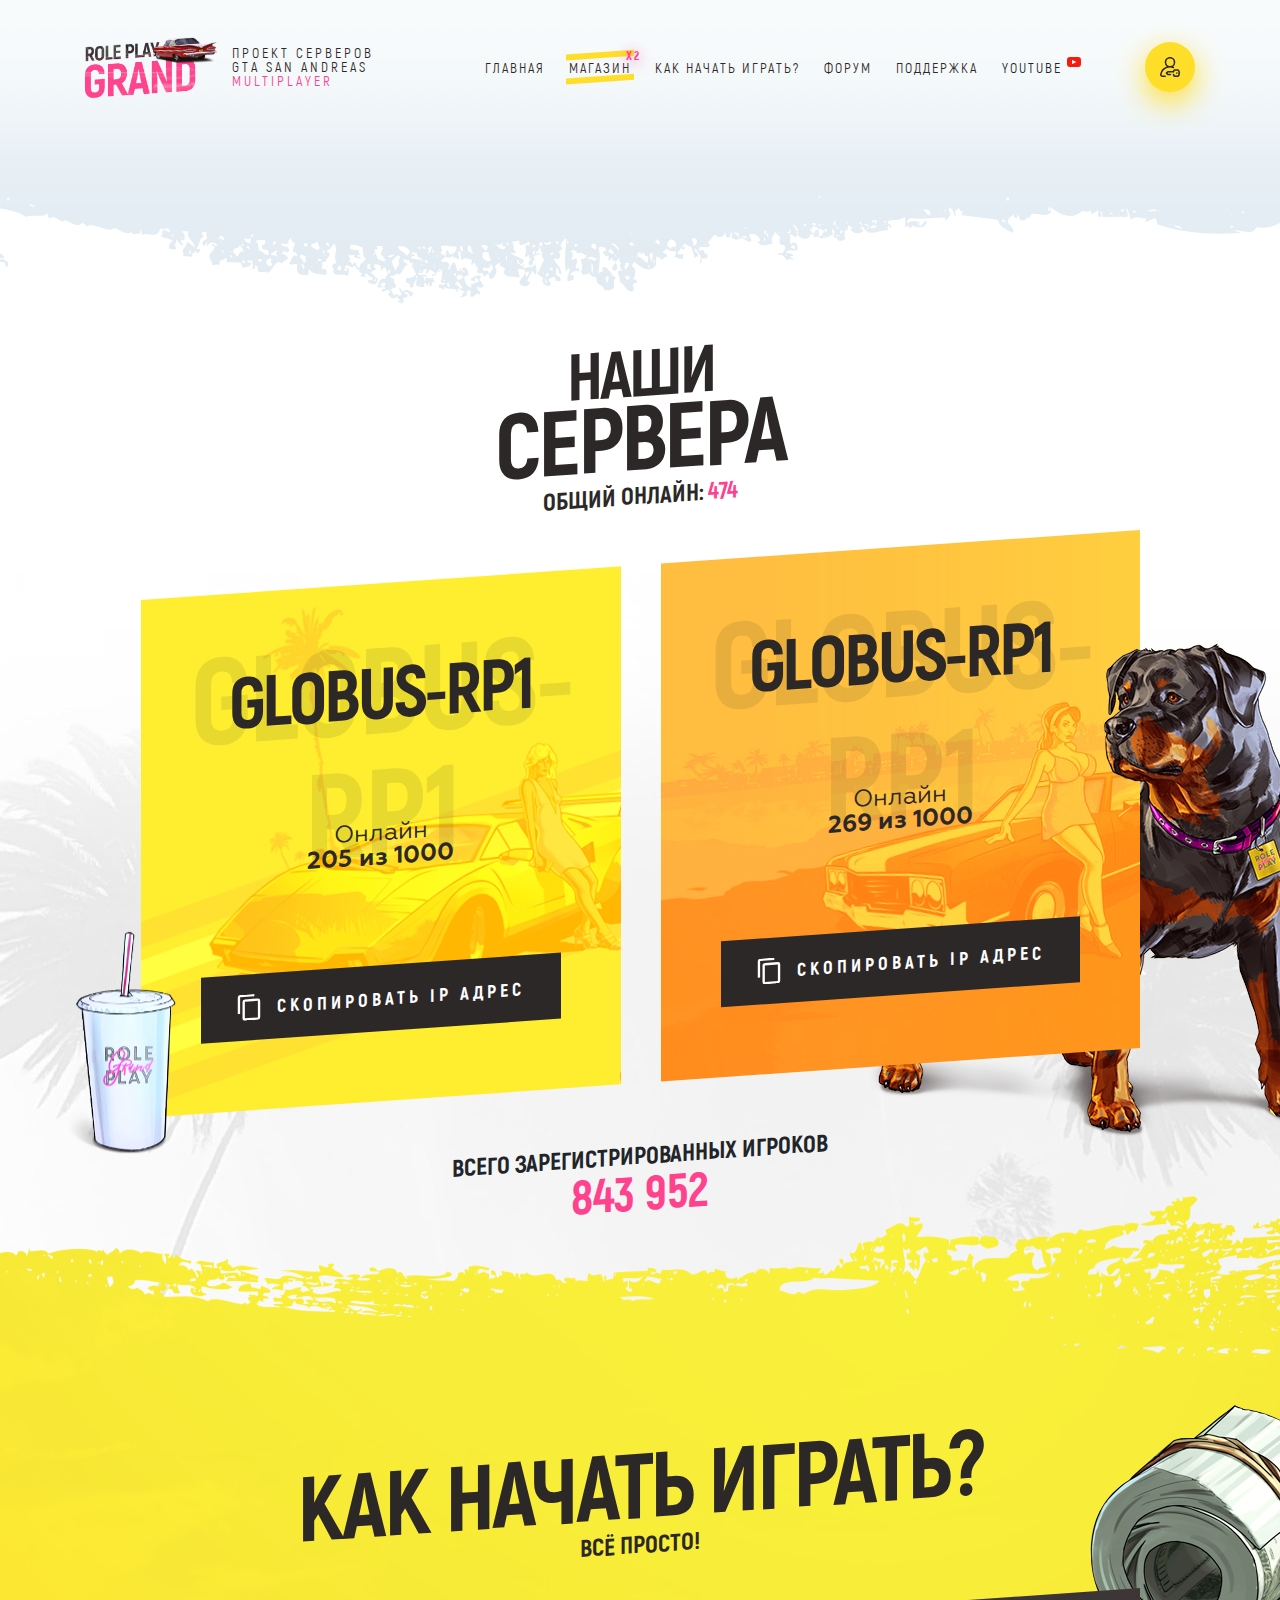
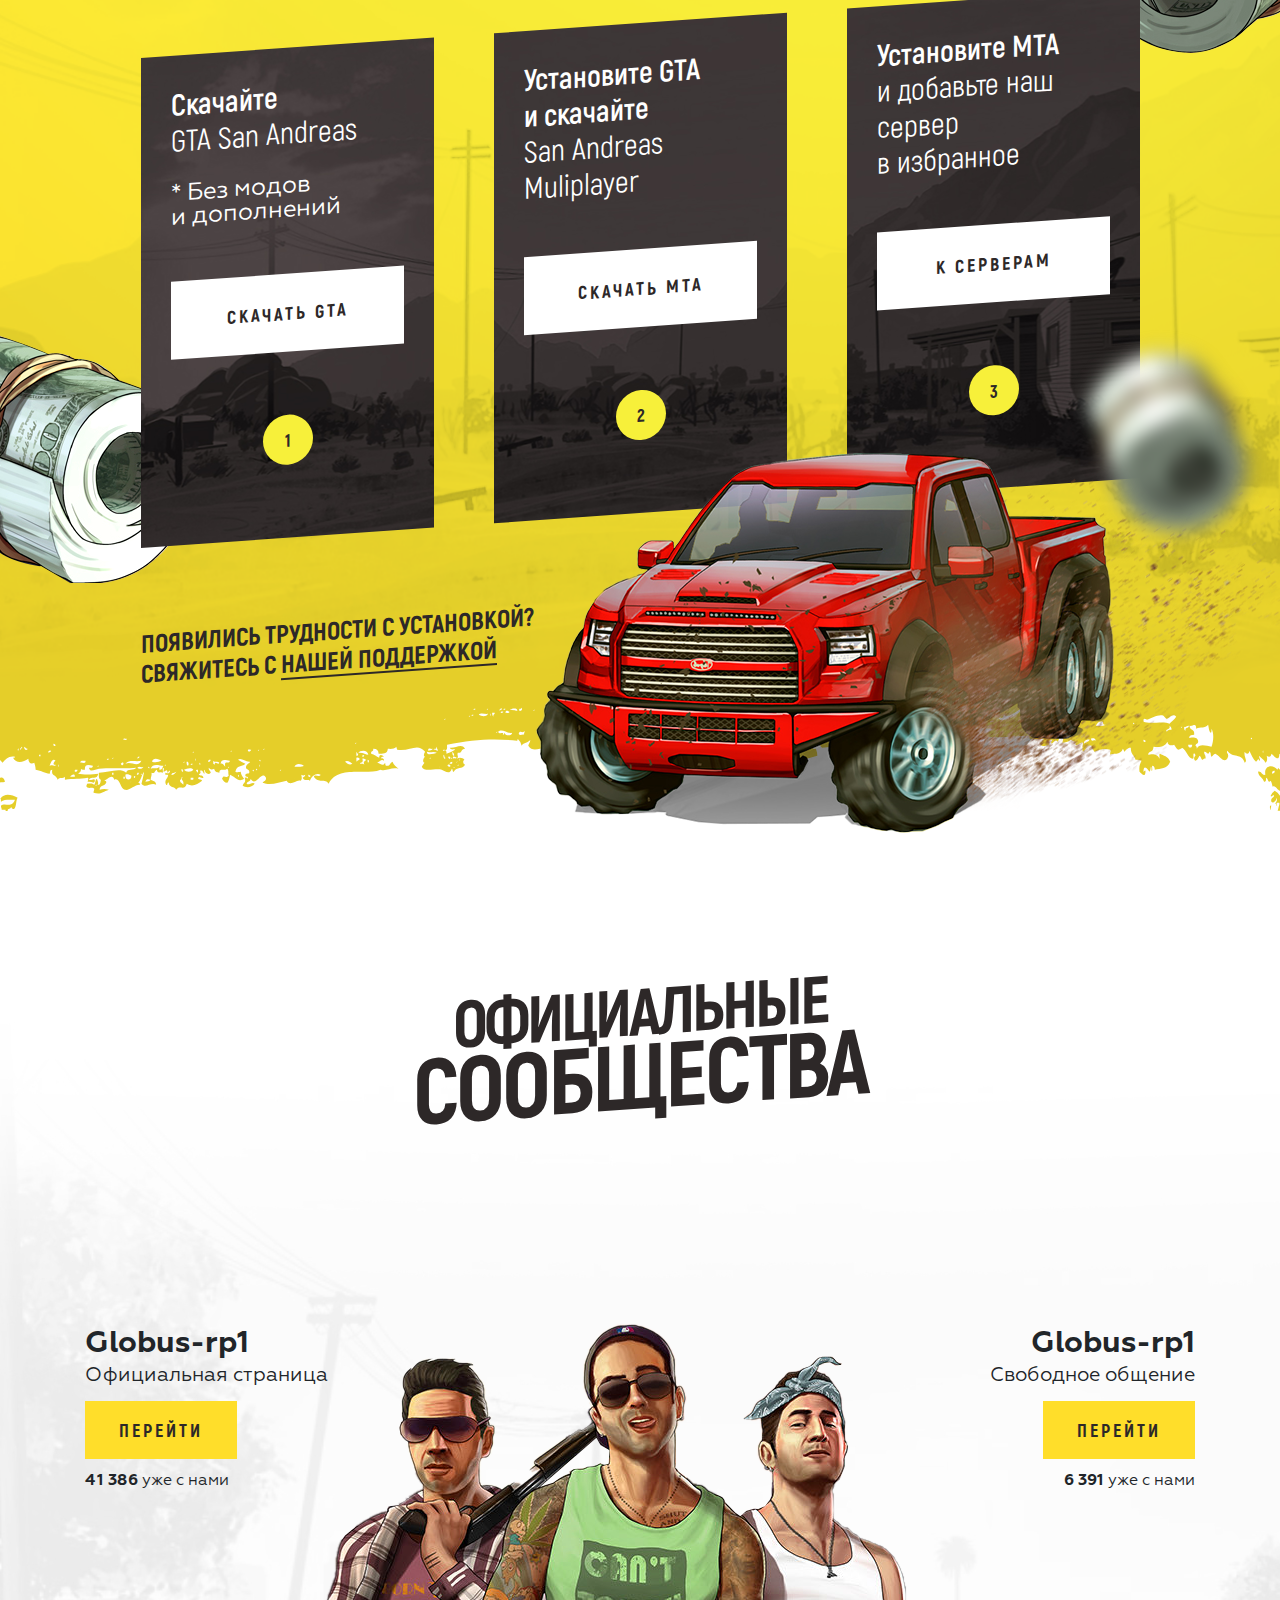
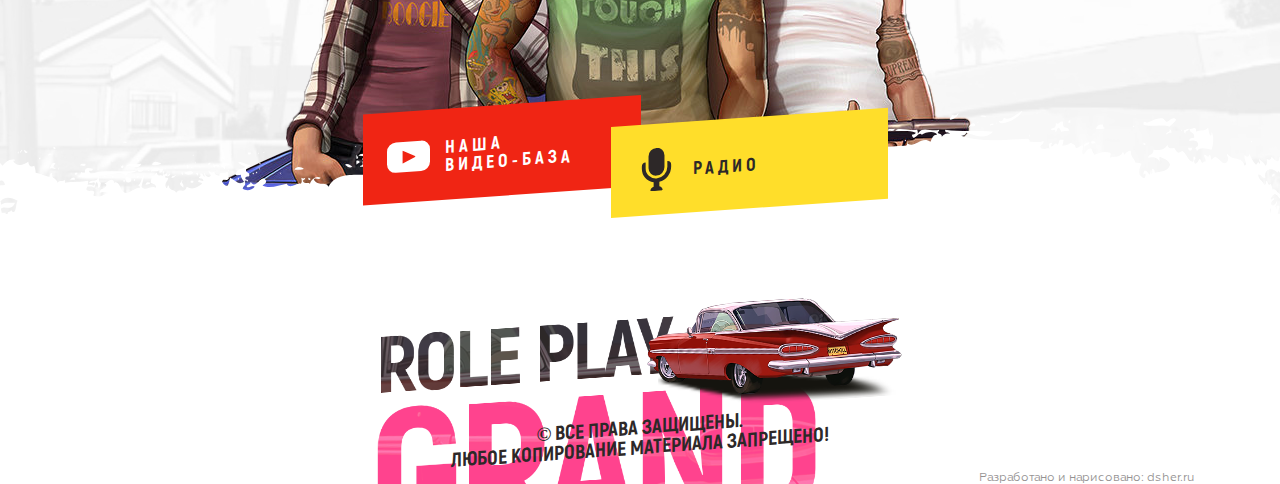
==== index.html @ d75a85ae "Initial commit" ====
<!DOCTYPE html>
<html lang="ru-RU">

<!-- Mirrored from Globus-rp1.su/ by HTTrack Website Copier/3.x [XR&CO'2014], Thu, 04 Oct 2018 17:51:09 GMT -->
<!-- Added by HTTrack --><meta http-equiv="content-type" content="text/html;charset=UTF-8" /><!-- /Added by HTTrack -->
<head>
<meta charset="UTF-8" />
<title>Globus-rp1</title>
<meta name="viewport" content="width=device-width, initial-scale=1.0, maximum-scale=1.0, user-scalable=no">
<meta http-equiv="X-UA-Compatible" content="IE=edge">
<link href="tmp/assets/fonts/geometria/style7aca.css?847061233" rel="stylesheet">
<link href="tmp/assets/fonts/akrobat/akrobat7aca.css?847061233" rel="stylesheet">
<link href="tmp/assets/css/animate7aca.css?847061233" rel="stylesheet">
<link href="tmp/assets/css/reset7aca.css?847061233" rel="stylesheet">
<link href="tmp/assets/bootstrap/css/bootstrap.min7aca.css?847061233" rel="stylesheet">
<link href="tmp/assets/owl/assets/owl.carousel.min7aca.css?847061233" rel="stylesheet">
<link href="tmp/assets/css/style-less7aca.css?847061233" rel="stylesheet">
<link href="tmp/assets/css/responsive7aca.css?847061233" rel="stylesheet">
<link rel="shortcut icon" href="tmp/assets/images/favicons/apple-icon-144x144.html">
<link rel="apple-touch-icon" href="tmp/assets/img/favicon_apple.html">
<meta name="msapplication-TileColor" content="#ffffff">
<meta name="msapplication-TileImage" content="tmp/assets/images/favicons/ms-icon-144x144.png">
<meta name="theme-color" content="#ffffff">
<script type="9ebca6949a8b5f7a31283c6e-text/javascript">!function(){var t=document.createElement("script");t.type="text/javascript",t.async=!0,t.src="../vk.com/js/api/openapi140f.js?159",t.onload=function(){VK.Retargeting.Init("VK-RTRG-286273-1DPDy"),VK.Retargeting.Hit()},document.head.appendChild(t)}();</script><noscript><img src="https://vk.com/rtrg?p=VK-RTRG-286273-1DPDy" style="position:fixed; left:-999px;" alt=""/></noscript>
</head>
<body><div id="header">
<i class="top-light"></i>
<i class="bottom-sep"></i>
<div class="topline">
<div class="container">
<div class="topline-wrap">
<a href="index.html" class="logo-wrap">
<div class="logo"><img src="tmp/assets/images/logotype7aca.png?847061233" alt=""></div>
<p class="desc">Проект серверов<br>gta san andreas<br><span>multiplayer</span></p>
</a>
<div class="menu-login">
<ul class="main-menu">
<li><a href="index.html">Главная</a></li>
<li class="shop-v"><a href="shop.html">Магазин
<span class="x2">x2</span>
</a></li>
<li><a href="index.html#steps">Как начать играть?</a></li>
<li><a href="http://forum.grand-rp.su/">Форум</a></li>
<li><a target="_blank" href="https://vk.com/im?sel=-111339891">Поддержка</a></li>
<li><a data-toggle="tooltip" data-placement="bottom" title="Временно недоступен">Youtube<i class="youtube"></i></a></li>
</ul>
<a href="http://old.grand-rp.su/account" class="login"><img src="tmp/assets/images/login7aca.svg?847061233" alt=""></a>
</div>
</div>
</div>
</div>
<div class="owl-carousel header-wow">
<div>
<i class="bg-head-1"></i>
<div class="container">
<div class="middle-info">
<i class="person-head"></i>
<div class="large-title">
<i class="yellow-line"></i>
<p>Заслужи<br>должность<br>в ФБР</p>
</div>
<div class="buttons-wrap">
<div>
<a href="#steps" class="head-but"><i><img src="tmp/assets/images/but-icon-head-17aca.png?847061233" alt="" width="135"></i><p>Как начать играть?</p></a>
<a href="#" class="instruction">инструкция</a>
</div>
<a target="_blank" href="https://www.youtube.com/watch?v=DsphLWlGP84" class="view-video">
<p>или посмотри<br>ролик о проекте</p>
</a>
</div>
</div>
</div>
</div>
<div>
<i class="bg-head-2"></i>
<div class="container">
<div class="middle-info">
<i class="person-head person-2"></i>
<div class="large-title">
<i class="yellow-line line-2"></i>
<p>В мафии<br>ты следишь<br>за городом</p>
</div>
<div class="buttons-wrap">
<div>
<a href="#steps" class="head-but"><i><img src="tmp/assets/images/but-icon-head-27aca.png?847061233" alt="" width="135"></i><p>Как начать играть?</p></a>
<a href="#" class="instruction">инструкция</a>
</div>
<a target="_blank" href="https://www.youtube.com/watch?v=Wp9FTF8r_D4" class="view-video">
<p>или посмотри<br>ролик о проекте</p>
</a>
</div>
</div>
</div>
</div>
<div>
<i class="bg-head-3"></i>
<div class="container">
<div class="middle-info">
<i class="person-head person-3"></i>
<div class="large-title">
<i class="yellow-line line-3"></i>
<p>Лови самых<br>опасных<br>бандитов</p>
</div>
<div class="buttons-wrap">
<div>
<a href="#steps" class="head-but"><i><img src="tmp/assets/images/but-icon-head-37aca.png?847061233" alt="" width="135"></i><p>Как начать играть?</p></a>
<a href="#" class="instruction">инструкция</a>
</div>
<a target="_blank" href="https://www.youtube.com/watch?v=Wp9FTF8r_D4" class="view-video">
<p>или посмотри<br>ролик о проекте</p>
</a>
</div>
</div>
</div>
</div>
<div>
<i class="bg-head-4"></i>
<div class="container">
<div class="middle-info">
<i class="person-head person-4"></i>
<div class="large-title">
<i class="yellow-line line-4"></i>
<p>Будь<br>безудержным<br>бандитом</p>
</div>
<div class="buttons-wrap">
<div>
<a href="#steps" class="head-but"><i><img src="tmp/assets/images/but-icon-head-47aca.png?847061233" alt="" width="135"></i><p>Как начать играть?</p></a>
<a href="#" class="instruction">инструкция</a>
</div>
<a target="_blank" href="https://www.youtube.com/watch?v=Wp9FTF8r_D4" class="view-video">
<p>или посмотри<br>ролик о проекте</p>
</a>
</div>
</div>
</div>
</div>
</div>
</div>
<div id="servers">
<div class="container">
<div class="title-wrap">
<p class="font66">наши</p>
<p class="font92">сервера</p>
<p class="desc font24 akrobat">Общий онлайн: <span class="pig">474</span></p>
</div>
<div class="servers-grid">
<div>
<i class="glass"></i>
<p class="s-name"><span>Globus-rp1</span>Globus-rp1</p>
<div class="s-online">
<p>Онлайн<br><strong>205 из 1000</strong></p>
</div>
<a class="s-copy s-copy1" data-clipboard-text="93.100.139.231:22094"><img src="tmp/assets/images/copy7aca.svg?847061233" alt=""> Скопировать ip адрес</a>
</div>
<div>
<p class="s-name"><span>Globus-rp1</span>Globus-rp1</p>
<div class="s-online">
<p>Онлайн<br><strong>269 из 1000</strong></p>
</div>
<a class="s-copy s-copy2" data-clipboard-text="93.100.139.231:22094"><img src="tmp/assets/images/copy7aca.svg?847061233" alt=""> Скопировать ip адрес</a>
</div>
</div>
<i class="dog-wrap"><span class="dog-show"></span><span class="dog-hide"></span></i>
<div class="all-users">
<p class="font24">всего зарегистрированных игроков</p>
<p class="font48 pig">843 952</p>
</div>
</div>
</div>
<div id="steps">
<i class="bottom-sep2"></i>
<i class="step-money-right"></i>
<i class="step-money-left"></i>
<div class="container">
<i class="step-money-blur"></i>
<div class="title-wrap">
<p class="font92">Как начать играть?</p>
<p class="desc font24">Всё просто!</p>
</div>
<div class="steps-grid">
<div>
<p><strong>Скачайте</strong><br>GTA San Andreas<br><small>* Без модов<br>и дополнений</small></p>
<a href="download/index.html" class="white-but">Скачать GTA</a>
<span class="step-count">1</span>
</div>
<div>
<p><strong>Установите GTA<br>и скачайте</strong><br>San Andreas<br>Muliplayer</p>
<a href="../files.sa-mp.com/sa-mp-0.3.7-install.exe" class="white-but">Скачать МТА</a>
<span class="step-count">2</span>
</div>
<div>
<p><strong>Установите МТА</strong><br>и добавьте наш<br>сервер<br>в избранное</p>
<a href="#servers" class="white-but">К серверам</a>
<span class="step-count">3</span>
</div>
</div>
<div class="questions">
<p>появились трудности с установкой?<br>свяжитесь с <a target="_blank" href="https://vk.com/globusrp1">нашей поддержкой</a></p>
</div>
<i class="steps-car"></i>
</div>
</div>
<div id="social">
<i class="bottom-sep2"></i>
<div class="container">
<i class="social-money-blur"></i>
<div class="title-wrap">
<p class="font66">официальные</p>
<p class="font92">сообщества</p>
</div>
<div class="groups-wrap">
<div>
<p><strong>Globus-rp1</strong></p>
<p>Официальная страница</p>
<a target="_blank" href="https://vk.com/globusrp1" class="yellow-but">Перейти</a>
<p><small><span>41 386</span> уже с нами</small></p>
</div>
<div>
<p><strong>Globus-rp1</strong></p>
<p>Свободное общение</p>
<a target="_blank" href="https://vk.com/globusrp1" class="yellow-but">Перейти</a>
<p><small><span>6 391</span> уже с нами</small></p>
</div>
</div>
<i class="social-mans">
<img src="tmp/assets/images/social-mans7aca.png?847061233" alt="">
</i>
<div class="video-radio">
<a target="_blank" href="https://www.youtube.com/channel/UCeWsk7g5zxSmVZSC6CJMtUQ?view_as=subscriber" class="red"><img src="tmp/assets/images/youtube-white7aca.svg?847061233" alt=""><p>Наша<br>видео-база</p></a>
<a target="_blank" href="http://blackstar-radio.ru/" class="yellow"><img src="tmp/assets/images/radio.svg" alt=""><p>радио</p></a>
</div>
</div>
</div><div id="footer">
<div class="container">
<p class="copyright">© Все права защищены.<br>Любое копирование материала запрещено!</p>
<div class="develop">Разработано и нарисовано: <a href="http://dsher.ru/">dsher.ru</a></div>
<i class="logo-abs"><img src="tmp/assets/images/logotype6796.png?83501" alt=""></i>
</div>
</div>
<script src="tmp/assets/js/jquery.min7aca.js?847061233" type="9ebca6949a8b5f7a31283c6e-text/javascript"></script>
<script src="tmp/assets/owl/owl.carousel.min7aca.js?847061233" type="9ebca6949a8b5f7a31283c6e-text/javascript"></script>
<script src="tmp/assets/bootstrap/js/bootstrap.bundle.min7aca.js?847061233" type="9ebca6949a8b5f7a31283c6e-text/javascript"></script>
<script src="tmp/assets/js/clipboard.min7aca.js?847061233" type="9ebca6949a8b5f7a31283c6e-text/javascript"></script>
<script src="tmp/assets/js/script7aca.js?847061233" type="9ebca6949a8b5f7a31283c6e-text/javascript"></script>
<script src="tmp/assets/js/script-all-pages7aca.js?847061233" type="9ebca6949a8b5f7a31283c6e-text/javascript"></script>
<script type="9ebca6949a8b5f7a31283c6e-text/javascript">
	$('.plus-size').click(function() {
		$('.shopline').slideDown("fast");
		$('.type_buy').val($(this)[0].getAttribute("type_attr"));
		$('#summa').html($(this)[0].getAttribute("price") + " рублей");
	});
	$('.clear-shop').click(function() {
		$('.shopline').slideToggle("fast");
		$('.type_buy').val(0);
	})
</script>
<script src="../ajax.cloudflare.com/cdn-cgi/scripts/2448a7bd/cloudflare-static/rocket-loader.min.js" data-cf-nonce="9ebca6949a8b5f7a31283c6e-" defer=""></script></body>

<!-- Mirrored from Globus-rp1.su/ by HTTrack Website Copier/3.x [XR&CO'2014], Thu, 04 Oct 2018 17:52:12 GMT -->
</html>
---- tmp/assets/fonts/geometria/style7aca.css ----
/* #### Generated By: http://www.cufonfonts.com #### */

@font-face {
font-family: 'Geometria';
font-style: normal;
font-weight: normal;
src: local('Geometria'), url('Geometria.woff') format('woff');
}


@font-face {
font-family: 'Geometria-Italic';
font-style: normal;
font-weight: normal;
src: local('Geometria-Italic'), url('Geometria-Italic.woff') format('woff');
}


@font-face {
font-family: 'Geometria-Thin';
font-style: normal;
font-weight: normal;
src: local('Geometria-Thin'), url('Geometria-Thin.woff') format('woff');
}


@font-face {
font-family: 'Geometria-ThinItalic';
font-style: normal;
font-weight: normal;
src: local('Geometria-ThinItalic'), url('Geometria-ThinItalic.woff') format('woff');
}


@font-face {
font-family: 'Geometria-ExtraLight';
font-style: normal;
font-weight: normal;
src: local('Geometria-ExtraLight'), url('Geometria-ExtraLight.woff') format('woff');
}


@font-face {
font-family: 'Geometria-ExtraLightItalic';
font-style: normal;
font-weight: normal;
src: local('Geometria-ExtraLightItalic'), url('Geometria-ExtraLightItalic.woff') format('woff');
}


@font-face {
font-family: 'Geometria-Light';
font-style: normal;
font-weight: normal;
src: local('Geometria-Light'), url('Geometria-Light.woff') format('woff');
}


@font-face {
font-family: 'Geometria-LightItalic';
font-style: normal;
font-weight: normal;
src: local('Geometria-LightItalic'), url('Geometria-LightItalic.woff') format('woff');
}


@font-face {
font-family: 'Geometria-Medium';
font-style: normal;
font-weight: normal;
src: local('Geometria-Medium'), url('Geometria-Medium.woff') format('woff');
}


@font-face {
font-family: 'Geometria-MediumItalic';
font-style: normal;
font-weight: normal;
src: local('Geometria-MediumItalic'), url('Geometria-MediumItalic.woff') format('woff');
}


@font-face {
font-family: 'Geometria-Bold';
font-style: normal;
font-weight: normal;
src: local('Geometria-Bold'), url('Geometria-Bold.woff') format('woff');
}


@font-face {
font-family: 'Geometria-BoldItalic';
font-style: normal;
font-weight: normal;
src: local('Geometria-BoldItalic'), url('Geometria-BoldItalic.woff') format('woff');
}


@font-face {
font-family: 'Geometria-ExtraBold';
font-style: normal;
font-weight: normal;
src: local('Geometria-ExtraBold'), url('Geometria-ExtraBold.woff') format('woff');
}


@font-face {
font-family: 'Geometria-ExtraBoldItalic';
font-style: normal;
font-weight: normal;
src: local('Geometria-ExtraBoldItalic'), url('Geometria-ExtraBoldItalic.woff') format('woff');
}


@font-face {
font-family: 'Geometria-Heavy';
font-style: normal;
font-weight: normal;
src: local('Geometria-Heavy'), url('Geometria-Heavy.woff') format('woff');
}


@font-face {
font-family: 'Geometria-HeavyItalic';
font-style: normal;
font-weight: normal;
src: local('Geometria-HeavyItalic'), url('Geometria-HeavyItalic.woff') format('woff');
}
---- tmp/assets/fonts/akrobat/akrobat7aca.css ----
@font-face {
    font-family: 'Akrobat';
    src: local('Akrobat Thin'), local('Akrobat-Thin'), url('Akrobatthin.woff2') format('woff2'), url('Akrobatthin.woff') format('woff'), url('Akrobatthin.ttf') format('truetype');
    font-weight: 100;
    font-style: normal;
}
@font-face {
    font-family: 'Akrobat';
    src: local('Akrobat ExtraLight'), local('Akrobat-ExtraLight'), url('Akrobatextralight.woff2') format('woff2'), url('Akrobatextralight.woff') format('woff'), url('Akrobatextralight.ttf') format('truetype');
    font-weight: 200;
    font-style: normal;
}
@font-face {
    font-family: 'Akrobat';
    src: local('Akrobat Light'), local('Akrobat-Light'), url('Akrobatlight.woff2') format('woff2'), url('Akrobatlight.woff') format('woff'), url('Akrobatlight.ttf') format('truetype');
    font-weight: 300;
    font-style: normal;
}
@font-face {
    font-family: 'Akrobat';
    src: local('Akrobat'), local('Akrobat-Regular'), url('Akrobat.woff2') format('woff2'), url('Akrobat.woff') format('woff'), url('Akrobat.ttf') format('truetype');
    font-weight: 400;
    font-style: normal;
}
@font-face {
    font-family: 'Akrobat';
    src: local('Akrobat SemiBold'), local('Akrobat-SemiBold'), url('Akrobatsemibold.woff2') format('woff2'), url('Akrobatsemibold.woff') format('woff'), url('Akrobatsemibold.ttf') format('truetype');
    font-weight: 600;
    font-style: normal;
}
@font-face {
    font-family: 'Akrobat';
    src: local('Akrobat Bold'), local('Akrobat-Bold'), url('Akrobatbold.woff2') format('woff2'), url('Akrobatbold.woff') format('woff'), url('Akrobatbold.ttf') format('truetype');
    font-weight: 700;
    font-style: normal;
}
@font-face {
    font-family: 'Akrobat';
    src: local('Akrobat ExtraBold'), local('Akrobat-ExtraBold'), url('Akrobatextrabold.woff2') format('woff2'), url('Akrobatextrabold.woff') format('woff'), url('Akrobatextrabold.ttf') format('truetype');
    font-weight: 800;
    font-style: normal;
}
@font-face {
    font-family: 'Akrobat';
    src: local('Akrobat Black'), local('Akrobat-Black'), url('Akrobatblack.woff2') format('woff2'), url('Akrobatblack.woff') format('woff'), url('Akrobatblack.ttf') format('truetype');
    font-weight: 900;
    font-style: normal;
}
---- tmp/assets/css/animate7aca.css ----
@charset "UTF-8";
.animated {
	-webkit-animation-duration: .4s;
	animation-duration: .4s;
	-webkit-animation-fill-mode: both;
	animation-fill-mode: both;
}

.animated.infinite {
	-webkit-animation-iteration-count: infinite;
	animation-iteration-count: infinite;
}

.animated.hinge {
	-webkit-animation-duration: 2s;
	animation-duration: 2s;
}

.animated.flipOutX,
.animated.flipOutY,
.animated.bounceIn,
.animated.bounceOut {
	-webkit-animation-duration: .75s;
	animation-duration: .75s;
}

.waiteone {
	animation-delay: .3s;
	-o-animation-delay: .3s;
	-moz-animation-delay: .3s;
}

.waittwo {
	animation-delay: .6s;
	-o-animation-delay: .6s;
	-moz-animation-delay: .6s;
}

.waitthree {
	animation-delay: .9s;
	-o-animation-delay: .9s;
	-moz-animation-delay: .9s;
}

@-webkit-keyframes bounce {
	from,
	20%,
	53%,
	80%,
	to {
		-webkit-animation-timing-function: cubic-bezier(0.215, 0.610, 0.355, 1.000);
		animation-timing-function: cubic-bezier(0.215, 0.610, 0.355, 1.000);
		-webkit-transform: translate3d(0, 0, 0);
		transform: translate3d(0, 0, 0);
	}
	40%,
	43% {
		-webkit-animation-timing-function: cubic-bezier(0.755, 0.050, 0.855, 0.060);
		animation-timing-function: cubic-bezier(0.755, 0.050, 0.855, 0.060);
		-webkit-transform: translate3d(0, -30px, 0);
		transform: translate3d(0, -30px, 0);
	}
	70% {
		-webkit-animation-timing-function: cubic-bezier(0.755, 0.050, 0.855, 0.060);
		animation-timing-function: cubic-bezier(0.755, 0.050, 0.855, 0.060);
		-webkit-transform: translate3d(0, -15px, 0);
		transform: translate3d(0, -15px, 0);
	}
	90% {
		-webkit-transform: translate3d(0, -4px, 0);
		transform: translate3d(0, -4px, 0);
	}
}

@keyframes bounce {
	from,
	20%,
	53%,
	80%,
	to {
		-webkit-animation-timing-function: cubic-bezier(0.215, 0.610, 0.355, 1.000);
		animation-timing-function: cubic-bezier(0.215, 0.610, 0.355, 1.000);
		-webkit-transform: translate3d(0, 0, 0);
		transform: translate3d(0, 0, 0);
	}
	40%,
	43% {
		-webkit-animation-timing-function: cubic-bezier(0.755, 0.050, 0.855, 0.060);
		animation-timing-function: cubic-bezier(0.755, 0.050, 0.855, 0.060);
		-webkit-transform: translate3d(0, -30px, 0);
		transform: translate3d(0, -30px, 0);
	}
	70% {
		-webkit-animation-timing-function: cubic-bezier(0.755, 0.050, 0.855, 0.060);
		animation-timing-function: cubic-bezier(0.755, 0.050, 0.855, 0.060);
		-webkit-transform: translate3d(0, -15px, 0);
		transform: translate3d(0, -15px, 0);
	}
	90% {
		-webkit-transform: translate3d(0, -4px, 0);
		transform: translate3d(0, -4px, 0);
	}
}

.bounce {
	-webkit-animation-name: bounce;
	animation-name: bounce;
	-webkit-transform-origin: center bottom;
	transform-origin: center bottom;
}

@-webkit-keyframes flash {
	from,
	50%,
	to {
		opacity: 1;
	}
	25%,
	75% {
		opacity: 0;
	}
}

@keyframes flash {
	from,
	50%,
	to {
		opacity: 1;
	}
	25%,
	75% {
		opacity: 0;
	}
}

.flash {
	-webkit-animation-name: flash;
	animation-name: flash;
}

@-webkit-keyframes pulse {
	from {
		-webkit-transform: scale3d(1, 1, 1);
		transform: scale3d(1, 1, 1);
	}
	50% {
		-webkit-transform: scale3d(1.05, 1.05, 1.05);
		transform: scale3d(1.05, 1.05, 1.05);
	}
	to {
		-webkit-transform: scale3d(1, 1, 1);
		transform: scale3d(1, 1, 1);
	}
}

@keyframes pulse {
	from {
		-webkit-transform: scale3d(1, 1, 1);
		transform: scale3d(1, 1, 1);
	}
	50% {
		-webkit-transform: scale3d(1.05, 1.05, 1.05);
		transform: scale3d(1.05, 1.05, 1.05);
	}
	to {
		-webkit-transform: scale3d(1, 1, 1);
		transform: scale3d(1, 1, 1);
	}
}

.pulse {
	-webkit-animation-name: pulse;
	animation-name: pulse;
}

@-webkit-keyframes rubberBand {
	from {
		-webkit-transform: scale3d(1, 1, 1);
		transform: scale3d(1, 1, 1);
	}
	30% {
		-webkit-transform: scale3d(1.25, 0.75, 1);
		transform: scale3d(1.25, 0.75, 1);
	}
	40% {
		-webkit-transform: scale3d(0.75, 1.25, 1);
		transform: scale3d(0.75, 1.25, 1);
	}
	50% {
		-webkit-transform: scale3d(1.15, 0.85, 1);
		transform: scale3d(1.15, 0.85, 1);
	}
	65% {
		-webkit-transform: scale3d(.95, 1.05, 1);
		transform: scale3d(.95, 1.05, 1);
	}
	75% {
		-webkit-transform: scale3d(1.05, .95, 1);
		transform: scale3d(1.05, .95, 1);
	}
	to {
		-webkit-transform: scale3d(1, 1, 1);
		transform: scale3d(1, 1, 1);
	}
}

@keyframes rubberBand {
	from {
		-webkit-transform: scale3d(1, 1, 1);
		transform: scale3d(1, 1, 1);
	}
	30% {
		-webkit-transform: scale3d(1.25, 0.75, 1);
		transform: scale3d(1.25, 0.75, 1);
	}
	40% {
		-webkit-transform: scale3d(0.75, 1.25, 1);
		transform: scale3d(0.75, 1.25, 1);
	}
	50% {
		-webkit-transform: scale3d(1.15, 0.85, 1);
		transform: scale3d(1.15, 0.85, 1);
	}
	65% {
		-webkit-transform: scale3d(.95, 1.05, 1);
		transform: scale3d(.95, 1.05, 1);
	}
	75% {
		-webkit-transform: scale3d(1.05, .95, 1);
		transform: scale3d(1.05, .95, 1);
	}
	to {
		-webkit-transform: scale3d(1, 1, 1);
		transform: scale3d(1, 1, 1);
	}
}

.rubberBand {
	-webkit-animation-name: rubberBand;
	animation-name: rubberBand;
}

@-webkit-keyframes shake {
	from,
	to {
		-webkit-transform: translate3d(0, 0, 0);
		transform: translate3d(0, 0, 0);
	}
	10%,
	30%,
	50%,
	70%,
	90% {
		-webkit-transform: translate3d(-10px, 0, 0);
		transform: translate3d(-10px, 0, 0);
	}
	20%,
	40%,
	60%,
	80% {
		-webkit-transform: translate3d(10px, 0, 0);
		transform: translate3d(10px, 0, 0);
	}
}

@keyframes shake {
	from,
	to {
		-webkit-transform: translate3d(0, 0, 0);
		transform: translate3d(0, 0, 0);
	}
	10%,
	30%,
	50%,
	70%,
	90% {
		-webkit-transform: translate3d(-10px, 0, 0);
		transform: translate3d(-10px, 0, 0);
	}
	20%,
	40%,
	60%,
	80% {
		-webkit-transform: translate3d(10px, 0, 0);
		transform: translate3d(10px, 0, 0);
	}
}

.shake {
	-webkit-animation-name: shake;
	animation-name: shake;
}

@-webkit-keyframes headShake {
	0 {
		-webkit-transform: translateX(0);
		transform: translateX(0);
	}
	6.5% {
		-webkit-transform: translateX(-6px) rotateY(-9deg);
		transform: translateX(-6px) rotateY(-9deg);
	}
	18.5% {
		-webkit-transform: translateX(5px) rotateY(7deg);
		transform: translateX(5px) rotateY(7deg);
	}
	31.5% {
		-webkit-transform: translateX(-3px) rotateY(-5deg);
		transform: translateX(-3px) rotateY(-5deg);
	}
	43.5% {
		-webkit-transform: translateX(2px) rotateY(3deg);
		transform: translateX(2px) rotateY(3deg);
	}
	50% {
		-webkit-transform: translateX(0);
		transform: translateX(0);
	}
}

@keyframes headShake {
	0 {
		-webkit-transform: translateX(0);
		transform: translateX(0);
	}
	6.5% {
		-webkit-transform: translateX(-6px) rotateY(-9deg);
		transform: translateX(-6px) rotateY(-9deg);
	}
	18.5% {
		-webkit-transform: translateX(5px) rotateY(7deg);
		transform: translateX(5px) rotateY(7deg);
	}
	31.5% {
		-webkit-transform: translateX(-3px) rotateY(-5deg);
		transform: translateX(-3px) rotateY(-5deg);
	}
	43.5% {
		-webkit-transform: translateX(2px) rotateY(3deg);
		transform: translateX(2px) rotateY(3deg);
	}
	50% {
		-webkit-transform: translateX(0);
		transform: translateX(0);
	}
}

.headShake {
	-webkit-animation-timing-function: ease-in-out;
	animation-timing-function: ease-in-out;
	-webkit-animation-name: headShake;
	animation-name: headShake;
}

@-webkit-keyframes swing {
	20% {
		-webkit-transform: rotate3d(0, 0, 1, 15deg);
		transform: rotate3d(0, 0, 1, 15deg);
	}
	40% {
		-webkit-transform: rotate3d(0, 0, 1, -10deg);
		transform: rotate3d(0, 0, 1, -10deg);
	}
	60% {
		-webkit-transform: rotate3d(0, 0, 1, 5deg);
		transform: rotate3d(0, 0, 1, 5deg);
	}
	80% {
		-webkit-transform: rotate3d(0, 0, 1, -5deg);
		transform: rotate3d(0, 0, 1, -5deg);
	}
	to {
		-webkit-transform: rotate3d(0, 0, 1, 0deg);
		transform: rotate3d(0, 0, 1, 0deg);
	}
}

@keyframes swing {
	20% {
		-webkit-transform: rotate3d(0, 0, 1, 15deg);
		transform: rotate3d(0, 0, 1, 15deg);
	}
	40% {
		-webkit-transform: rotate3d(0, 0, 1, -10deg);
		transform: rotate3d(0, 0, 1, -10deg);
	}
	60% {
		-webkit-transform: rotate3d(0, 0, 1, 5deg);
		transform: rotate3d(0, 0, 1, 5deg);
	}
	80% {
		-webkit-transform: rotate3d(0, 0, 1, -5deg);
		transform: rotate3d(0, 0, 1, -5deg);
	}
	to {
		-webkit-transform: rotate3d(0, 0, 1, 0deg);
		transform: rotate3d(0, 0, 1, 0deg);
	}
}

.swing {
	-webkit-transform-origin: top center;
	transform-origin: top center;
	-webkit-animation-name: swing;
	animation-name: swing;
}

@-webkit-keyframes tada {
	from {
		-webkit-transform: scale3d(1, 1, 1);
		transform: scale3d(1, 1, 1);
	}
	10%,
	20% {
		-webkit-transform: scale3d(.9, .9, .9) rotate3d(0, 0, 1, -3deg);
		transform: scale3d(.9, .9, .9) rotate3d(0, 0, 1, -3deg);
	}
	30%,
	50%,
	70%,
	90% {
		-webkit-transform: scale3d(1.1, 1.1, 1.1) rotate3d(0, 0, 1, 3deg);
		transform: scale3d(1.1, 1.1, 1.1) rotate3d(0, 0, 1, 3deg);
	}
	40%,
	60%,
	80% {
		-webkit-transform: scale3d(1.1, 1.1, 1.1) rotate3d(0, 0, 1, -3deg);
		transform: scale3d(1.1, 1.1, 1.1) rotate3d(0, 0, 1, -3deg);
	}
	to {
		-webkit-transform: scale3d(1, 1, 1);
		transform: scale3d(1, 1, 1);
	}
}

@keyframes tada {
	from {
		-webkit-transform: scale3d(1, 1, 1);
		transform: scale3d(1, 1, 1);
	}
	10%,
	20% {
		-webkit-transform: scale3d(.9, .9, .9) rotate3d(0, 0, 1, -3deg);
		transform: scale3d(.9, .9, .9) rotate3d(0, 0, 1, -3deg);
	}
	30%,
	50%,
	70%,
	90% {
		-webkit-transform: scale3d(1.1, 1.1, 1.1) rotate3d(0, 0, 1, 3deg);
		transform: scale3d(1.1, 1.1, 1.1) rotate3d(0, 0, 1, 3deg);
	}
	40%,
	60%,
	80% {
		-webkit-transform: scale3d(1.1, 1.1, 1.1) rotate3d(0, 0, 1, -3deg);
		transform: scale3d(1.1, 1.1, 1.1) rotate3d(0, 0, 1, -3deg);
	}
	to {
		-webkit-transform: scale3d(1, 1, 1);
		transform: scale3d(1, 1, 1);
	}
}

.tada {
	-webkit-animation-name: tada;
	animation-name: tada;
}

@-webkit-keyframes wobble {
	from {
		-webkit-transform: none;
		transform: none;
	}
	15% {
		-webkit-transform: translate3d(-25%, 0, 0) rotate3d(0, 0, 1, -5deg);
		transform: translate3d(-25%, 0, 0) rotate3d(0, 0, 1, -5deg);
	}
	30% {
		-webkit-transform: translate3d(20%, 0, 0) rotate3d(0, 0, 1, 3deg);
		transform: translate3d(20%, 0, 0) rotate3d(0, 0, 1, 3deg);
	}
	45% {
		-webkit-transform: translate3d(-15%, 0, 0) rotate3d(0, 0, 1, -3deg);
		transform: translate3d(-15%, 0, 0) rotate3d(0, 0, 1, -3deg);
	}
	60% {
		-webkit-transform: translate3d(10%, 0, 0) rotate3d(0, 0, 1, 2deg);
		transform: translate3d(10%, 0, 0) rotate3d(0, 0, 1, 2deg);
	}
	75% {
		-webkit-transform: translate3d(-5%, 0, 0) rotate3d(0, 0, 1, -1deg);
		transform: translate3d(-5%, 0, 0) rotate3d(0, 0, 1, -1deg);
	}
	to {
		-webkit-transform: none;
		transform: none;
	}
}

@keyframes wobble {
	from {
		-webkit-transform: none;
		transform: none;
	}
	15% {
		-webkit-transform: translate3d(-25%, 0, 0) rotate3d(0, 0, 1, -5deg);
		transform: translate3d(-25%, 0, 0) rotate3d(0, 0, 1, -5deg);
	}
	30% {
		-webkit-transform: translate3d(20%, 0, 0) rotate3d(0, 0, 1, 3deg);
		transform: translate3d(20%, 0, 0) rotate3d(0, 0, 1, 3deg);
	}
	45% {
		-webkit-transform: translate3d(-15%, 0, 0) rotate3d(0, 0, 1, -3deg);
		transform: translate3d(-15%, 0, 0) rotate3d(0, 0, 1, -3deg);
	}
	60% {
		-webkit-transform: translate3d(10%, 0, 0) rotate3d(0, 0, 1, 2deg);
		transform: translate3d(10%, 0, 0) rotate3d(0, 0, 1, 2deg);
	}
	75% {
		-webkit-transform: translate3d(-5%, 0, 0) rotate3d(0, 0, 1, -1deg);
		transform: translate3d(-5%, 0, 0) rotate3d(0, 0, 1, -1deg);
	}
	to {
		-webkit-transform: none;
		transform: none;
	}
}

.wobble {
	-webkit-animation-name: wobble;
	animation-name: wobble;
}

@-webkit-keyframes jello {
	from,
	11.1%,
	to {
		-webkit-transform: none;
		transform: none;
	}
	22.2% {
		-webkit-transform: skewX(-12.5deg) skewY(-12.5deg);
		transform: skewX(-12.5deg) skewY(-12.5deg);
	}
	33.3% {
		-webkit-transform: skewX(6.25deg) skewY(6.25deg);
		transform: skewX(6.25deg) skewY(6.25deg);
	}
	44.4% {
		-webkit-transform: skewX(-3.125deg) skewY(-3.125deg);
		transform: skewX(-3.125deg) skewY(-3.125deg);
	}
	55.5% {
		-webkit-transform: skewX(1.5625deg) skewY(1.5625deg);
		transform: skewX(1.5625deg) skewY(1.5625deg);
	}
	66.6% {
		-webkit-transform: skewX(-0.78125deg) skewY(-0.78125deg);
		transform: skewX(-0.78125deg) skewY(-0.78125deg);
	}
	77.7% {
		-webkit-transform: skewX(0.390625deg) skewY(0.390625deg);
		transform: skewX(0.390625deg) skewY(0.390625deg);
	}
	88.8% {
		-webkit-transform: skewX(-0.1953125deg) skewY(-0.1953125deg);
		transform: skewX(-0.1953125deg) skewY(-0.1953125deg);
	}
}

@keyframes jello {
	from,
	11.1%,
	to {
		-webkit-transform: none;
		transform: none;
	}
	22.2% {
		-webkit-transform: skewX(-12.5deg) skewY(-12.5deg);
		transform: skewX(-12.5deg) skewY(-12.5deg);
	}
	33.3% {
		-webkit-transform: skewX(6.25deg) skewY(6.25deg);
		transform: skewX(6.25deg) skewY(6.25deg);
	}
	44.4% {
		-webkit-transform: skewX(-3.125deg) skewY(-3.125deg);
		transform: skewX(-3.125deg) skewY(-3.125deg);
	}
	55.5% {
		-webkit-transform: skewX(1.5625deg) skewY(1.5625deg);
		transform: skewX(1.5625deg) skewY(1.5625deg);
	}
	66.6% {
		-webkit-transform: skewX(-0.78125deg) skewY(-0.78125deg);
		transform: skewX(-0.78125deg) skewY(-0.78125deg);
	}
	77.7% {
		-webkit-transform: skewX(0.390625deg) skewY(0.390625deg);
		transform: skewX(0.390625deg) skewY(0.390625deg);
	}
	88.8% {
		-webkit-transform: skewX(-0.1953125deg) skewY(-0.1953125deg);
		transform: skewX(-0.1953125deg) skewY(-0.1953125deg);
	}
}

.jello {
	-webkit-animation-name: jello;
	animation-name: jello;
	-webkit-transform-origin: center;
	transform-origin: center;
}

@-webkit-keyframes bounceIn {
	from,
	20%,
	40%,
	60%,
	80%,
	to {
		-webkit-animation-timing-function: cubic-bezier(0.215, 0.610, 0.355, 1.000);
		animation-timing-function: cubic-bezier(0.215, 0.610, 0.355, 1.000);
	}
	0% {
		opacity: 0;
		-webkit-transform: scale3d(.3, .3, .3);
		transform: scale3d(.3, .3, .3);
	}
	20% {
		-webkit-transform: scale3d(1.1, 1.1, 1.1);
		transform: scale3d(1.1, 1.1, 1.1);
	}
	40% {
		-webkit-transform: scale3d(.9, .9, .9);
		transform: scale3d(.9, .9, .9);
	}
	60% {
		opacity: 1;
		-webkit-transform: scale3d(1.03, 1.03, 1.03);
		transform: scale3d(1.03, 1.03, 1.03);
	}
	80% {
		-webkit-transform: scale3d(.97, .97, .97);
		transform: scale3d(.97, .97, .97);
	}
	to {
		opacity: 1;
		-webkit-transform: scale3d(1, 1, 1);
		transform: scale3d(1, 1, 1);
	}
}

@keyframes bounceIn {
	from,
	20%,
	40%,
	60%,
	80%,
	to {
		-webkit-animation-timing-function: cubic-bezier(0.215, 0.610, 0.355, 1.000);
		animation-timing-function: cubic-bezier(0.215, 0.610, 0.355, 1.000);
	}
	0% {
		opacity: 0;
		-webkit-transform: scale3d(.3, .3, .3);
		transform: scale3d(.3, .3, .3);
	}
	20% {
		-webkit-transform: scale3d(1.1, 1.1, 1.1);
		transform: scale3d(1.1, 1.1, 1.1);
	}
	40% {
		-webkit-transform: scale3d(.9, .9, .9);
		transform: scale3d(.9, .9, .9);
	}
	60% {
		opacity: 1;
		-webkit-transform: scale3d(1.03, 1.03, 1.03);
		transform: scale3d(1.03, 1.03, 1.03);
	}
	80% {
		-webkit-transform: scale3d(.97, .97, .97);
		transform: scale3d(.97, .97, .97);
	}
	to {
		opacity: 1;
		-webkit-transform: scale3d(1, 1, 1);
		transform: scale3d(1, 1, 1);
	}
}

.bounceIn {
	-webkit-animation-name: bounceIn;
	animation-name: bounceIn;
}

@-webkit-keyframes bounceInDown {
	from,
	60%,
	75%,
	90%,
	to {
		-webkit-animation-timing-function: cubic-bezier(0.215, 0.610, 0.355, 1.000);
		animation-timing-function: cubic-bezier(0.215, 0.610, 0.355, 1.000);
	}
	0% {
		opacity: 0;
		-webkit-transform: translate3d(0, -3000px, 0);
		transform: translate3d(0, -3000px, 0);
	}
	60% {
		opacity: 1;
		-webkit-transform: translate3d(0, 25px, 0);
		transform: translate3d(0, 25px, 0);
	}
	75% {
		-webkit-transform: translate3d(0, -10px, 0);
		transform: translate3d(0, -10px, 0);
	}
	90% {
		-webkit-transform: translate3d(0, 5px, 0);
		transform: translate3d(0, 5px, 0);
	}
	to {
		-webkit-transform: none;
		transform: none;
	}
}

@keyframes bounceInDown {
	from,
	60%,
	75%,
	90%,
	to {
		-webkit-animation-timing-function: cubic-bezier(0.215, 0.610, 0.355, 1.000);
		animation-timing-function: cubic-bezier(0.215, 0.610, 0.355, 1.000);
	}
	0% {
		opacity: 0;
		-webkit-transform: translate3d(0, -3000px, 0);
		transform: translate3d(0, -3000px, 0);
	}
	60% {
		opacity: 1;
		-webkit-transform: translate3d(0, 25px, 0);
		transform: translate3d(0, 25px, 0);
	}
	75% {
		-webkit-transform: translate3d(0, -10px, 0);
		transform: translate3d(0, -10px, 0);
	}
	90% {
		-webkit-transform: translate3d(0, 5px, 0);
		transform: translate3d(0, 5px, 0);
	}
	to {
		-webkit-transform: none;
		transform: none;
	}
}

.bounceInDown {
	-webkit-animation-name: bounceInDown;
	animation-name: bounceInDown;
}

@-webkit-keyframes bounceInLeft {
	from,
	60%,
	75%,
	90%,
	to {
		-webkit-animation-timing-function: cubic-bezier(0.215, 0.610, 0.355, 1.000);
		animation-timing-function: cubic-bezier(0.215, 0.610, 0.355, 1.000);
	}
	0% {
		opacity: 0;
		-webkit-transform: translate3d(-3000px, 0, 0);
		transform: translate3d(-3000px, 0, 0);
	}
	60% {
		opacity: 1;
		-webkit-transform: translate3d(25px, 0, 0);
		transform: translate3d(25px, 0, 0);
	}
	75% {
		-webkit-transform: translate3d(-10px, 0, 0);
		transform: translate3d(-10px, 0, 0);
	}
	90% {
		-webkit-transform: translate3d(5px, 0, 0);
		transform: translate3d(5px, 0, 0);
	}
	to {
		-webkit-transform: none;
		transform: none;
	}
}

@keyframes bounceInLeft {
	from,
	60%,
	75%,
	90%,
	to {
		-webkit-animation-timing-function: cubic-bezier(0.215, 0.610, 0.355, 1.000);
		animation-timing-function: cubic-bezier(0.215, 0.610, 0.355, 1.000);
	}
	0% {
		opacity: 0;
		-webkit-transform: translate3d(-3000px, 0, 0);
		transform: translate3d(-3000px, 0, 0);
	}
	60% {
		opacity: 1;
		-webkit-transform: translate3d(25px, 0, 0);
		transform: translate3d(25px, 0, 0);
	}
	75% {
		-webkit-transform: translate3d(-10px, 0, 0);
		transform: translate3d(-10px, 0, 0);
	}
	90% {
		-webkit-transform: translate3d(5px, 0, 0);
		transform: translate3d(5px, 0, 0);
	}
	to {
		-webkit-transform: none;
		transform: none;
	}
}

.bounceInLeft {
	-webkit-animation-name: bounceInLeft;
	animation-name: bounceInLeft;
}

@-webkit-keyframes bounceInRight {
	from,
	60%,
	75%,
	90%,
	to {
		-webkit-animation-timing-function: cubic-bezier(0.215, 0.610, 0.355, 1.000);
		animation-timing-function: cubic-bezier(0.215, 0.610, 0.355, 1.000);
	}
	from {
		opacity: 0;
		-webkit-transform: translate3d(3000px, 0, 0);
		transform: translate3d(3000px, 0, 0);
	}
	60% {
		opacity: 1;
		-webkit-transform: translate3d(-25px, 0, 0);
		transform: translate3d(-25px, 0, 0);
	}
	75% {
		-webkit-transform: translate3d(10px, 0, 0);
		transform: translate3d(10px, 0, 0);
	}
	90% {
		-webkit-transform: translate3d(-5px, 0, 0);
		transform: translate3d(-5px, 0, 0);
	}
	to {
		-webkit-transform: none;
		transform: none;
	}
}

@keyframes bounceInRight {
	from,
	60%,
	75%,
	90%,
	to {
		-webkit-animation-timing-function: cubic-bezier(0.215, 0.610, 0.355, 1.000);
		animation-timing-function: cubic-bezier(0.215, 0.610, 0.355, 1.000);
	}
	from {
		opacity: 0;
		-webkit-transform: translate3d(3000px, 0, 0);
		transform: translate3d(3000px, 0, 0);
	}
	60% {
		opacity: 1;
		-webkit-transform: translate3d(-25px, 0, 0);
		transform: translate3d(-25px, 0, 0);
	}
	75% {
		-webkit-transform: translate3d(10px, 0, 0);
		transform: translate3d(10px, 0, 0);
	}
	90% {
		-webkit-transform: translate3d(-5px, 0, 0);
		transform: translate3d(-5px, 0, 0);
	}
	to {
		-webkit-transform: none;
		transform: none;
	}
}

.bounceInRight {
	-webkit-animation-name: bounceInRight;
	animation-name: bounceInRight;
}

@-webkit-keyframes bounceInUp {
	from,
	60%,
	75%,
	90%,
	to {
		-webkit-animation-timing-function: cubic-bezier(0.215, 0.610, 0.355, 1.000);
		animation-timing-function: cubic-bezier(0.215, 0.610, 0.355, 1.000);
	}
	from {
		opacity: 0;
		-webkit-transform: translate3d(0, 3000px, 0);
		transform: translate3d(0, 3000px, 0);
	}
	60% {
		opacity: 1;
		-webkit-transform: translate3d(0, -20px, 0);
		transform: translate3d(0, -20px, 0);
	}
	75% {
		-webkit-transform: translate3d(0, 10px, 0);
		transform: translate3d(0, 10px, 0);
	}
	90% {
		-webkit-transform: translate3d(0, -5px, 0);
		transform: translate3d(0, -5px, 0);
	}
	to {
		-webkit-transform: translate3d(0, 0, 0);
		transform: translate3d(0, 0, 0);
	}
}

@keyframes bounceInUp {
	from,
	60%,
	75%,
	90%,
	to {
		-webkit-animation-timing-function: cubic-bezier(0.215, 0.610, 0.355, 1.000);
		animation-timing-function: cubic-bezier(0.215, 0.610, 0.355, 1.000);
	}
	from {
		opacity: 0;
		-webkit-transform: translate3d(0, 3000px, 0);
		transform: translate3d(0, 3000px, 0);
	}
	60% {
		opacity: 1;
		-webkit-transform: translate3d(0, -20px, 0);
		transform: translate3d(0, -20px, 0);
	}
	75% {
		-webkit-transform: translate3d(0, 10px, 0);
		transform: translate3d(0, 10px, 0);
	}
	90% {
		-webkit-transform: translate3d(0, -5px, 0);
		transform: translate3d(0, -5px, 0);
	}
	to {
		-webkit-transform: translate3d(0, 0, 0);
		transform: translate3d(0, 0, 0);
	}
}

.bounceInUp {
	-webkit-animation-name: bounceInUp;
	animation-name: bounceInUp;
}

@-webkit-keyframes bounceOut {
	20% {
		-webkit-transform: scale3d(.9, .9, .9);
		transform: scale3d(.9, .9, .9);
	}
	50%,
	55% {
		opacity: 1;
		-webkit-transform: scale3d(1.1, 1.1, 1.1);
		transform: scale3d(1.1, 1.1, 1.1);
	}
	to {
		opacity: 0;
		-webkit-transform: scale3d(.3, .3, .3);
		transform: scale3d(.3, .3, .3);
	}
}

@keyframes bounceOut {
	20% {
		-webkit-transform: scale3d(.9, .9, .9);
		transform: scale3d(.9, .9, .9);
	}
	50%,
	55% {
		opacity: 1;
		-webkit-transform: scale3d(1.1, 1.1, 1.1);
		transform: scale3d(1.1, 1.1, 1.1);
	}
	to {
		opacity: 0;
		-webkit-transform: scale3d(.3, .3, .3);
		transform: scale3d(.3, .3, .3);
	}
}

.bounceOut {
	-webkit-animation-name: bounceOut;
	animation-name: bounceOut;
}

@-webkit-keyframes bounceOutDown {
	20% {
		-webkit-transform: translate3d(0, 10px, 0);
		transform: translate3d(0, 10px, 0);
	}
	40%,
	45% {
		opacity: 1;
		-webkit-transform: translate3d(0, -20px, 0);
		transform: translate3d(0, -20px, 0);
	}
	to {
		opacity: 0;
		-webkit-transform: translate3d(0, 2000px, 0);
		transform: translate3d(0, 2000px, 0);
	}
}

@keyframes bounceOutDown {
	20% {
		-webkit-transform: translate3d(0, 10px, 0);
		transform: translate3d(0, 10px, 0);
	}
	40%,
	45% {
		opacity: 1;
		-webkit-transform: translate3d(0, -20px, 0);
		transform: translate3d(0, -20px, 0);
	}
	to {
		opacity: 0;
		-webkit-transform: translate3d(0, 2000px, 0);
		transform: translate3d(0, 2000px, 0);
	}
}

.bounceOutDown {
	-webkit-animation-name: bounceOutDown;
	animation-name: bounceOutDown;
}

@-webkit-keyframes bounceOutLeft {
	20% {
		opacity: 1;
		-webkit-transform: translate3d(20px, 0, 0);
		transform: translate3d(20px, 0, 0);
	}
	to {
		opacity: 0;
		-webkit-transform: translate3d(-2000px, 0, 0);
		transform: translate3d(-2000px, 0, 0);
	}
}

@keyframes bounceOutLeft {
	20% {
		opacity: 1;
		-webkit-transform: translate3d(20px, 0, 0);
		transform: translate3d(20px, 0, 0);
	}
	to {
		opacity: 0;
		-webkit-transform: translate3d(-2000px, 0, 0);
		transform: translate3d(-2000px, 0, 0);
	}
}

.bounceOutLeft {
	-webkit-animation-name: bounceOutLeft;
	animation-name: bounceOutLeft;
}

@-webkit-keyframes bounceOutRight {
	20% {
		opacity: 1;
		-webkit-transform: translate3d(-20px, 0, 0);
		transform: translate3d(-20px, 0, 0);
	}
	to {
		opacity: 0;
		-webkit-transform: translate3d(2000px, 0, 0);
		transform: translate3d(2000px, 0, 0);
	}
}

@keyframes bounceOutRight {
	20% {
		opacity: 1;
		-webkit-transform: translate3d(-20px, 0, 0);
		transform: translate3d(-20px, 0, 0);
	}
	to {
		opacity: 0;
		-webkit-transform: translate3d(2000px, 0, 0);
		transform: translate3d(2000px, 0, 0);
	}
}

.bounceOutRight {
	-webkit-animation-name: bounceOutRight;
	animation-name: bounceOutRight;
}

@-webkit-keyframes bounceOutUp {
	20% {
		-webkit-transform: translate3d(0, -10px, 0);
		transform: translate3d(0, -10px, 0);
	}
	40%,
	45% {
		opacity: 1;
		-webkit-transform: translate3d(0, 20px, 0);
		transform: translate3d(0, 20px, 0);
	}
	to {
		opacity: 0;
		-webkit-transform: translate3d(0, -2000px, 0);
		transform: translate3d(0, -2000px, 0);
	}
}

@keyframes bounceOutUp {
	20% {
		-webkit-transform: translate3d(0, -10px, 0);
		transform: translate3d(0, -10px, 0);
	}
	40%,
	45% {
		opacity: 1;
		-webkit-transform: translate3d(0, 20px, 0);
		transform: translate3d(0, 20px, 0);
	}
	to {
		opacity: 0;
		-webkit-transform: translate3d(0, -2000px, 0);
		transform: translate3d(0, -2000px, 0);
	}
}

.bounceOutUp {
	-webkit-animation-name: bounceOutUp;
	animation-name: bounceOutUp;
}

@-webkit-keyframes fadeIn {
	from {
		opacity: 0;
	}
	to {
		opacity: 1;
	}
}

@keyframes fadeIn {
	from {
		opacity: 0;
	}
	to {
		opacity: 1;
	}
}

.fadeIn {
	-webkit-animation-name: fadeIn;
	animation-name: fadeIn;
}

@-webkit-keyframes fadeInDown {
	from {
		opacity: 0;
		-webkit-transform: translate3d(0, -100%, 0);
		transform: translate3d(0, -100%, 0);
	}
	to {
		opacity: 1;
		-webkit-transform: none;
		transform: none;
	}
}

@keyframes fadeInDown {
	from {
		opacity: 0;
		-webkit-transform: translate3d(0, -100%, 0);
		transform: translate3d(0, -100%, 0);
	}
	to {
		opacity: 1;
		-webkit-transform: none;
		transform: none;
	}
}

.fadeInDown {
	-webkit-animation-name: fadeInDown;
	animation-name: fadeInDown;
}

@-webkit-keyframes fadeInDownBig {
	from {
		opacity: 0;
		-webkit-transform: translate3d(0, -2000px, 0);
		transform: translate3d(0, -2000px, 0);
	}
	to {
		opacity: 1;
		-webkit-transform: none;
		transform: none;
	}
}

@keyframes fadeInDownBig {
	from {
		opacity: 0;
		-webkit-transform: translate3d(0, -2000px, 0);
		transform: translate3d(0, -2000px, 0);
	}
	to {
		opacity: 1;
		-webkit-transform: none;
		transform: none;
	}
}

.fadeInDownBig {
	-webkit-animation-name: fadeInDownBig;
	animation-name: fadeInDownBig;
}

@-webkit-keyframes fadeInLeft {
	from {
		opacity: 0;
		-webkit-transform: translate3d(-100%, 0, 0);
		transform: translate3d(-100%, 0, 0);
	}
	to {
		opacity: 1;
		-webkit-transform: none;
		transform: none;
	}
}

@keyframes fadeInLeft {
	from {
		opacity: 0;
		-webkit-transform: translate3d(-100%, 0, 0);
		transform: translate3d(-100%, 0, 0);
	}
	to {
		opacity: 1;
		-webkit-transform: none;
		transform: none;
	}
}

.fadeInLeft {
	-webkit-animation-name: fadeInLeft;
	animation-name: fadeInLeft;
}

@-webkit-keyframes fadeInLeftBig {
	from {
		opacity: 0;
		-webkit-transform: translate3d(-2000px, 0, 0);
		transform: translate3d(-2000px, 0, 0);
	}
	to {
		opacity: 1;
		-webkit-transform: none;
		transform: none;
	}
}

@keyframes fadeInLeftBig {
	from {
		opacity: 0;
		-webkit-transform: translate3d(-2000px, 0, 0);
		transform: translate3d(-2000px, 0, 0);
	}
	to {
		opacity: 1;
		-webkit-transform: none;
		transform: none;
	}
}

.fadeInLeftBig {
	-webkit-animation-name: fadeInLeftBig;
	animation-name: fadeInLeftBig;
}

@-webkit-keyframes fadeInRight {
	from {
		opacity: 0;
		-webkit-transform: translate3d(100%, 0, 0);
		transform: translate3d(100%, 0, 0);
	}
	to {
		opacity: 1;
		-webkit-transform: none;
		transform: none;
	}
}

@keyframes fadeInRight {
	from {
		opacity: 0;
		-webkit-transform: translate3d(100%, 0, 0);
		transform: translate3d(100%, 0, 0);
	}
	to {
		opacity: 1;
		-webkit-transform: none;
		transform: none;
	}
}

.fadeInRight {
	-webkit-animation-name: fadeInRight;
	animation-name: fadeInRight;
}

@-webkit-keyframes fadeInRightBig {
	from {
		opacity: 0;
		-webkit-transform: translate3d(2000px, 0, 0);
		transform: translate3d(2000px, 0, 0);
	}
	to {
		opacity: 1;
		-webkit-transform: none;
		transform: none;
	}
}

@keyframes fadeInRightBig {
	from {
		opacity: 0;
		-webkit-transform: translate3d(2000px, 0, 0);
		transform: translate3d(2000px, 0, 0);
	}
	to {
		opacity: 1;
		-webkit-transform: none;
		transform: none;
	}
}

.fadeInRightBig {
	-webkit-animation-name: fadeInRightBig;
	animation-name: fadeInRightBig;
}

@-webkit-keyframes fadeInUp {
	from {
		opacity: 0;
		-webkit-transform: translate3d(0, 100%, 0);
		transform: translate3d(0, 100%, 0);
	}
	to {
		opacity: 1;
		-webkit-transform: none;
		transform: none;
	}
}

@keyframes fadeInUp {
	from {
		opacity: 0;
		-webkit-transform: translate3d(0, 100%, 0);
		transform: translate3d(0, 100%, 0);
	}
	to {
		opacity: 1;
		-webkit-transform: none;
		transform: none;
	}
}

.fadeInUp {
	-webkit-animation-name: fadeInUp;
	animation-name: fadeInUp;
}

@-webkit-keyframes fadeInUpBig {
	from {
		opacity: 0;
		-webkit-transform: translate3d(0, 2000px, 0);
		transform: translate3d(0, 2000px, 0);
	}
	to {
		opacity: 1;
		-webkit-transform: none;
		transform: none;
	}
}

@keyframes fadeInUpBig {
	from {
		opacity: 0;
		-webkit-transform: translate3d(0, 2000px, 0);
		transform: translate3d(0, 2000px, 0);
	}
	to {
		opacity: 1;
		-webkit-transform: none;
		transform: none;
	}
}

.fadeInUpBig {
	-webkit-animation-name: fadeInUpBig;
	animation-name: fadeInUpBig;
}

@-webkit-keyframes fadeOut {
	from {
		opacity: 1;
	}
	to {
		opacity: 0;
	}
}

@keyframes fadeOut {
	from {
		opacity: 1;
	}
	to {
		opacity: 0;
	}
}

.fadeOut {
	-webkit-animation-name: fadeOut;
	animation-name: fadeOut;
}

@-webkit-keyframes fadeOutDown {
	from {
		opacity: 1;
	}
	to {
		opacity: 0;
		-webkit-transform: translate3d(0, 100%, 0);
		transform: translate3d(0, 100%, 0);
	}
}

@keyframes fadeOutDown {
	from {
		opacity: 1;
	}
	to {
		opacity: 0;
		-webkit-transform: translate3d(0, 100%, 0);
		transform: translate3d(0, 100%, 0);
	}
}

.fadeOutDown {
	-webkit-animation-name: fadeOutDown;
	animation-name: fadeOutDown;
}

@-webkit-keyframes fadeOutDownBig {
	from {
		opacity: 1;
	}
	to {
		opacity: 0;
		-webkit-transform: translate3d(0, 2000px, 0);
		transform: translate3d(0, 2000px, 0);
	}
}

@keyframes fadeOutDownBig {
	from {
		opacity: 1;
	}
	to {
		opacity: 0;
		-webkit-transform: translate3d(0, 2000px, 0);
		transform: translate3d(0, 2000px, 0);
	}
}

.fadeOutDownBig {
	-webkit-animation-name: fadeOutDownBig;
	animation-name: fadeOutDownBig;
}

@-webkit-keyframes fadeOutLeft {
	from {
		opacity: 1;
	}
	to {
		opacity: 0;
		-webkit-transform: translate3d(-100%, 0, 0);
		transform: translate3d(-100%, 0, 0);
	}
}

@keyframes fadeOutLeft {
	from {
		opacity: 1;
	}
	to {
		opacity: 0;
		-webkit-transform: translate3d(-100%, 0, 0);
		transform: translate3d(-100%, 0, 0);
	}
}

.fadeOutLeft {
	-webkit-animation-name: fadeOutLeft;
	animation-name: fadeOutLeft;
}

@-webkit-keyframes fadeOutLeftBig {
	from {
		opacity: 1;
	}
	to {
		opacity: 0;
		-webkit-transform: translate3d(-2000px, 0, 0);
		transform: translate3d(-2000px, 0, 0);
	}
}

@keyframes fadeOutLeftBig {
	from {
		opacity: 1;
	}
	to {
		opacity: 0;
		-webkit-transform: translate3d(-2000px, 0, 0);
		transform: translate3d(-2000px, 0, 0);
	}
}

.fadeOutLeftBig {
	-webkit-animation-name: fadeOutLeftBig;
	animation-name: fadeOutLeftBig;
}

@-webkit-keyframes fadeOutRight {
	from {
		opacity: 1;
	}
	to {
		opacity: 0;
		-webkit-transform: translate3d(100%, 0, 0);
		transform: translate3d(100%, 0, 0);
	}
}

@keyframes fadeOutRight {
	from {
		opacity: 1;
	}
	to {
		opacity: 0;
		-webkit-transform: translate3d(100%, 0, 0);
		transform: translate3d(100%, 0, 0);
	}
}

.fadeOutRight {
	-webkit-animation-name: fadeOutRight;
	animation-name: fadeOutRight;
}

@-webkit-keyframes fadeOutRightBig {
	from {
		opacity: 1;
	}
	to {
		opacity: 0;
		-webkit-transform: translate3d(2000px, 0, 0);
		transform: translate3d(2000px, 0, 0);
	}
}

@keyframes fadeOutRightBig {
	from {
		opacity: 1;
	}
	to {
		opacity: 0;
		-webkit-transform: translate3d(2000px, 0, 0);
		transform: translate3d(2000px, 0, 0);
	}
}

.fadeOutRightBig {
	-webkit-animation-name: fadeOutRightBig;
	animation-name: fadeOutRightBig;
}

@-webkit-keyframes fadeOutUp {
	from {
		opacity: 1;
	}
	to {
		opacity: 0;
		-webkit-transform: translate3d(0, -100%, 0);
		transform: translate3d(0, -100%, 0);
	}
}

@keyframes fadeOutUp {
	from {
		opacity: 1;
	}
	to {
		opacity: 0;
		-webkit-transform: translate3d(0, -100%, 0);
		transform: translate3d(0, -100%, 0);
	}
}

.fadeOutUp {
	-webkit-animation-name: fadeOutUp;
	animation-name: fadeOutUp;
}

@-webkit-keyframes fadeOutUpBig {
	from {
		opacity: 1;
	}
	to {
		opacity: 0;
		-webkit-transform: translate3d(0, -2000px, 0);
		transform: translate3d(0, -2000px, 0);
	}
}

@keyframes fadeOutUpBig {
	from {
		opacity: 1;
	}
	to {
		opacity: 0;
		-webkit-transform: translate3d(0, -2000px, 0);
		transform: translate3d(0, -2000px, 0);
	}
}

.fadeOutUpBig {
	-webkit-animation-name: fadeOutUpBig;
	animation-name: fadeOutUpBig;
}

@-webkit-keyframes flip {
	from {
		-webkit-transform: perspective(400px) rotate3d(0, 1, 0, -360deg);
		transform: perspective(400px) rotate3d(0, 1, 0, -360deg);
		-webkit-animation-timing-function: ease-out;
		animation-timing-function: ease-out;
	}
	40% {
		-webkit-transform: perspective(400px) translate3d(0, 0, 150px) rotate3d(0, 1, 0, -190deg);
		transform: perspective(400px) translate3d(0, 0, 150px) rotate3d(0, 1, 0, -190deg);
		-webkit-animation-timing-function: ease-out;
		animation-timing-function: ease-out;
	}
	50% {
		-webkit-transform: perspective(400px) translate3d(0, 0, 150px) rotate3d(0, 1, 0, -170deg);
		transform: perspective(400px) translate3d(0, 0, 150px) rotate3d(0, 1, 0, -170deg);
		-webkit-animation-timing-function: ease-in;
		animation-timing-function: ease-in;
	}
	80% {
		-webkit-transform: perspective(400px) scale3d(.95, .95, .95);
		transform: perspective(400px) scale3d(.95, .95, .95);
		-webkit-animation-timing-function: ease-in;
		animation-timing-function: ease-in;
	}
	to {
		-webkit-transform: perspective(400px);
		transform: perspective(400px);
		-webkit-animation-timing-function: ease-in;
		animation-timing-function: ease-in;
	}
}

@keyframes flip {
	from {
		-webkit-transform: perspective(400px) rotate3d(0, 1, 0, -360deg);
		transform: perspective(400px) rotate3d(0, 1, 0, -360deg);
		-webkit-animation-timing-function: ease-out;
		animation-timing-function: ease-out;
	}
	40% {
		-webkit-transform: perspective(400px) translate3d(0, 0, 150px) rotate3d(0, 1, 0, -190deg);
		transform: perspective(400px) translate3d(0, 0, 150px) rotate3d(0, 1, 0, -190deg);
		-webkit-animation-timing-function: ease-out;
		animation-timing-function: ease-out;
	}
	50% {
		-webkit-transform: perspective(400px) translate3d(0, 0, 150px) rotate3d(0, 1, 0, -170deg);
		transform: perspective(400px) translate3d(0, 0, 150px) rotate3d(0, 1, 0, -170deg);
		-webkit-animation-timing-function: ease-in;
		animation-timing-function: ease-in;
	}
	80% {
		-webkit-transform: perspective(400px) scale3d(.95, .95, .95);
		transform: perspective(400px) scale3d(.95, .95, .95);
		-webkit-animation-timing-function: ease-in;
		animation-timing-function: ease-in;
	}
	to {
		-webkit-transform: perspective(400px);
		transform: perspective(400px);
		-webkit-animation-timing-function: ease-in;
		animation-timing-function: ease-in;
	}
}

.animated.flip {
	-webkit-backface-visibility: visible;
	backface-visibility: visible;
	-webkit-animation-name: flip;
	animation-name: flip;
}

@-webkit-keyframes flipInX {
	from {
		-webkit-transform: perspective(400px) rotate3d(1, 0, 0, 90deg);
		transform: perspective(400px) rotate3d(1, 0, 0, 90deg);
		-webkit-animation-timing-function: ease-in;
		animation-timing-function: ease-in;
		opacity: 0;
	}
	40% {
		-webkit-transform: perspective(400px) rotate3d(1, 0, 0, -20deg);
		transform: perspective(400px) rotate3d(1, 0, 0, -20deg);
		-webkit-animation-timing-function: ease-in;
		animation-timing-function: ease-in;
	}
	60% {
		-webkit-transform: perspective(400px) rotate3d(1, 0, 0, 10deg);
		transform: perspective(400px) rotate3d(1, 0, 0, 10deg);
		opacity: 1;
	}
	80% {
		-webkit-transform: perspective(400px) rotate3d(1, 0, 0, -5deg);
		transform: perspective(400px) rotate3d(1, 0, 0, -5deg);
	}
	to {
		-webkit-transform: perspective(400px);
		transform: perspective(400px);
	}
}

@keyframes flipInX {
	from {
		-webkit-transform: perspective(400px) rotate3d(1, 0, 0, 90deg);
		transform: perspective(400px) rotate3d(1, 0, 0, 90deg);
		-webkit-animation-timing-function: ease-in;
		animation-timing-function: ease-in;
		opacity: 0;
	}
	40% {
		-webkit-transform: perspective(400px) rotate3d(1, 0, 0, -20deg);
		transform: perspective(400px) rotate3d(1, 0, 0, -20deg);
		-webkit-animation-timing-function: ease-in;
		animation-timing-function: ease-in;
	}
	60% {
		-webkit-transform: perspective(400px) rotate3d(1, 0, 0, 10deg);
		transform: perspective(400px) rotate3d(1, 0, 0, 10deg);
		opacity: 1;
	}
	80% {
		-webkit-transform: perspective(400px) rotate3d(1, 0, 0, -5deg);
		transform: perspective(400px) rotate3d(1, 0, 0, -5deg);
	}
	to {
		-webkit-transform: perspective(400px);
		transform: perspective(400px);
	}
}

.flipInX {
	-webkit-backface-visibility: visible !important;
	backface-visibility: visible !important;
	-webkit-animation-name: flipInX;
	animation-name: flipInX;
}

@-webkit-keyframes flipInY {
	from {
		-webkit-transform: perspective(400px) rotate3d(0, 1, 0, 90deg);
		transform: perspective(400px) rotate3d(0, 1, 0, 90deg);
		-webkit-animation-timing-function: ease-in;
		animation-timing-function: ease-in;
		opacity: 0;
	}
	40% {
		-webkit-transform: perspective(400px) rotate3d(0, 1, 0, -20deg);
		transform: perspective(400px) rotate3d(0, 1, 0, -20deg);
		-webkit-animation-timing-function: ease-in;
		animation-timing-function: ease-in;
	}
	60% {
		-webkit-transform: perspective(400px) rotate3d(0, 1, 0, 10deg);
		transform: perspective(400px) rotate3d(0, 1, 0, 10deg);
		opacity: 1;
	}
	80% {
		-webkit-transform: perspective(400px) rotate3d(0, 1, 0, -5deg);
		transform: perspective(400px) rotate3d(0, 1, 0, -5deg);
	}
	to {
		-webkit-transform: perspective(400px);
		transform: perspective(400px);
	}
}

@keyframes flipInY {
	from {
		-webkit-transform: perspective(400px) rotate3d(0, 1, 0, 90deg);
		transform: perspective(400px) rotate3d(0, 1, 0, 90deg);
		-webkit-animation-timing-function: ease-in;
		animation-timing-function: ease-in;
		opacity: 0;
	}
	40% {
		-webkit-transform: perspective(400px) rotate3d(0, 1, 0, -20deg);
		transform: perspective(400px) rotate3d(0, 1, 0, -20deg);
		-webkit-animation-timing-function: ease-in;
		animation-timing-function: ease-in;
	}
	60% {
		-webkit-transform: perspective(400px) rotate3d(0, 1, 0, 10deg);
		transform: perspective(400px) rotate3d(0, 1, 0, 10deg);
		opacity: 1;
	}
	80% {
		-webkit-transform: perspective(400px) rotate3d(0, 1, 0, -5deg);
		transform: perspective(400px) rotate3d(0, 1, 0, -5deg);
	}
	to {
		-webkit-transform: perspective(400px);
		transform: perspective(400px);
	}
}

.flipInY {
	-webkit-backface-visibility: visible !important;
	backface-visibility: visible !important;
	-webkit-animation-name: flipInY;
	animation-name: flipInY;
}

@-webkit-keyframes flipOutX {
	from {
		-webkit-transform: perspective(400px);
		transform: perspective(400px);
	}
	30% {
		-webkit-transform: perspective(400px) rotate3d(1, 0, 0, -20deg);
		transform: perspective(400px) rotate3d(1, 0, 0, -20deg);
		opacity: 1;
	}
	to {
		-webkit-transform: perspective(400px) rotate3d(1, 0, 0, 90deg);
		transform: perspective(400px) rotate3d(1, 0, 0, 90deg);
		opacity: 0;
	}
}

@keyframes flipOutX {
	from {
		-webkit-transform: perspective(400px);
		transform: perspective(400px);
	}
	30% {
		-webkit-transform: perspective(400px) rotate3d(1, 0, 0, -20deg);
		transform: perspective(400px) rotate3d(1, 0, 0, -20deg);
		opacity: 1;
	}
	to {
		-webkit-transform: perspective(400px) rotate3d(1, 0, 0, 90deg);
		transform: perspective(400px) rotate3d(1, 0, 0, 90deg);
		opacity: 0;
	}
}

.flipOutX {
	-webkit-animation-name: flipOutX;
	animation-name: flipOutX;
	-webkit-backface-visibility: visible !important;
	backface-visibility: visible !important;
}

@-webkit-keyframes flipOutY {
	from {
		-webkit-transform: perspective(400px);
		transform: perspective(400px);
	}
	30% {
		-webkit-transform: perspective(400px) rotate3d(0, 1, 0, -15deg);
		transform: perspective(400px) rotate3d(0, 1, 0, -15deg);
		opacity: 1;
	}
	to {
		-webkit-transform: perspective(400px) rotate3d(0, 1, 0, 90deg);
		transform: perspective(400px) rotate3d(0, 1, 0, 90deg);
		opacity: 0;
	}
}

@keyframes flipOutY {
	from {
		-webkit-transform: perspective(400px);
		transform: perspective(400px);
	}
	30% {
		-webkit-transform: perspective(400px) rotate3d(0, 1, 0, -15deg);
		transform: perspective(400px) rotate3d(0, 1, 0, -15deg);
		opacity: 1;
	}
	to {
		-webkit-transform: perspective(400px) rotate3d(0, 1, 0, 90deg);
		transform: perspective(400px) rotate3d(0, 1, 0, 90deg);
		opacity: 0;
	}
}

.flipOutY {
	-webkit-backface-visibility: visible !important;
	backface-visibility: visible !important;
	-webkit-animation-name: flipOutY;
	animation-name: flipOutY;
}

@-webkit-keyframes lightSpeedIn {
	from {
		-webkit-transform: translate3d(100%, 0, 0) skewX(-30deg);
		transform: translate3d(100%, 0, 0) skewX(-30deg);
		opacity: 0;
	}
	60% {
		-webkit-transform: skewX(20deg);
		transform: skewX(20deg);
		opacity: 1;
	}
	80% {
		-webkit-transform: skewX(-5deg);
		transform: skewX(-5deg);
		opacity: 1;
	}
	to {
		-webkit-transform: none;
		transform: none;
		opacity: 1;
	}
}

@keyframes lightSpeedIn {
	from {
		-webkit-transform: translate3d(100%, 0, 0) skewX(-30deg);
		transform: translate3d(100%, 0, 0) skewX(-30deg);
		opacity: 0;
	}
	60% {
		-webkit-transform: skewX(20deg);
		transform: skewX(20deg);
		opacity: 1;
	}
	80% {
		-webkit-transform: skewX(-5deg);
		transform: skewX(-5deg);
		opacity: 1;
	}
	to {
		-webkit-transform: none;
		transform: none;
		opacity: 1;
	}
}

.lightSpeedIn {
	-webkit-animation-name: lightSpeedIn;
	animation-name: lightSpeedIn;
	-webkit-animation-timing-function: ease-out;
	animation-timing-function: ease-out;
}

@-webkit-keyframes lightSpeedOut {
	from {
		opacity: 1;
	}
	to {
		-webkit-transform: translate3d(100%, 0, 0) skewX(30deg);
		transform: translate3d(100%, 0, 0) skewX(30deg);
		opacity: 0;
	}
}

@keyframes lightSpeedOut {
	from {
		opacity: 1;
	}
	to {
		-webkit-transform: translate3d(100%, 0, 0) skewX(30deg);
		transform: translate3d(100%, 0, 0) skewX(30deg);
		opacity: 0;
	}
}

.lightSpeedOut {
	-webkit-animation-name: lightSpeedOut;
	animation-name: lightSpeedOut;
	-webkit-animation-timing-function: ease-in;
	animation-timing-function: ease-in;
}

@-webkit-keyframes rotateIn {
	from {
		-webkit-transform-origin: center;
		transform-origin: center;
		-webkit-transform: rotate3d(0, 0, 1, -200deg);
		transform: rotate3d(0, 0, 1, -200deg);
		opacity: 0;
	}
	to {
		-webkit-transform-origin: center;
		transform-origin: center;
		-webkit-transform: none;
		transform: none;
		opacity: 1;
	}
}

@keyframes rotateIn {
	from {
		-webkit-transform-origin: center;
		transform-origin: center;
		-webkit-transform: rotate3d(0, 0, 1, -200deg);
		transform: rotate3d(0, 0, 1, -200deg);
		opacity: 0;
	}
	to {
		-webkit-transform-origin: center;
		transform-origin: center;
		-webkit-transform: none;
		transform: none;
		opacity: 1;
	}
}

.rotateIn {
	-webkit-animation-name: rotateIn;
	animation-name: rotateIn;
}

@-webkit-keyframes rotateInDownLeft {
	from {
		-webkit-transform-origin: left bottom;
		transform-origin: left bottom;
		-webkit-transform: rotate3d(0, 0, 1, -45deg);
		transform: rotate3d(0, 0, 1, -45deg);
		opacity: 0;
	}
	to {
		-webkit-transform-origin: left bottom;
		transform-origin: left bottom;
		-webkit-transform: none;
		transform: none;
		opacity: 1;
	}
}

@keyframes rotateInDownLeft {
	from {
		-webkit-transform-origin: left bottom;
		transform-origin: left bottom;
		-webkit-transform: rotate3d(0, 0, 1, -45deg);
		transform: rotate3d(0, 0, 1, -45deg);
		opacity: 0;
	}
	to {
		-webkit-transform-origin: left bottom;
		transform-origin: left bottom;
		-webkit-transform: none;
		transform: none;
		opacity: 1;
	}
}

.rotateInDownLeft {
	-webkit-animation-name: rotateInDownLeft;
	animation-name: rotateInDownLeft;
}

@-webkit-keyframes rotateInDownRight {
	from {
		-webkit-transform-origin: right bottom;
		transform-origin: right bottom;
		-webkit-transform: rotate3d(0, 0, 1, 45deg);
		transform: rotate3d(0, 0, 1, 45deg);
		opacity: 0;
	}
	to {
		-webkit-transform-origin: right bottom;
		transform-origin: right bottom;
		-webkit-transform: none;
		transform: none;
		opacity: 1;
	}
}

@keyframes rotateInDownRight {
	from {
		-webkit-transform-origin: right bottom;
		transform-origin: right bottom;
		-webkit-transform: rotate3d(0, 0, 1, 45deg);
		transform: rotate3d(0, 0, 1, 45deg);
		opacity: 0;
	}
	to {
		-webkit-transform-origin: right bottom;
		transform-origin: right bottom;
		-webkit-transform: none;
		transform: none;
		opacity: 1;
	}
}

.rotateInDownRight {
	-webkit-animation-name: rotateInDownRight;
	animation-name: rotateInDownRight;
}

@-webkit-keyframes rotateInUpLeft {
	from {
		-webkit-transform-origin: left bottom;
		transform-origin: left bottom;
		-webkit-transform: rotate3d(0, 0, 1, 45deg);
		transform: rotate3d(0, 0, 1, 45deg);
		opacity: 0;
	}
	to {
		-webkit-transform-origin: left bottom;
		transform-origin: left bottom;
		-webkit-transform: none;
		transform: none;
		opacity: 1;
	}
}

@keyframes rotateInUpLeft {
	from {
		-webkit-transform-origin: left bottom;
		transform-origin: left bottom;
		-webkit-transform: rotate3d(0, 0, 1, 45deg);
		transform: rotate3d(0, 0, 1, 45deg);
		opacity: 0;
	}
	to {
		-webkit-transform-origin: left bottom;
		transform-origin: left bottom;
		-webkit-transform: none;
		transform: none;
		opacity: 1;
	}
}

.rotateInUpLeft {
	-webkit-animation-name: rotateInUpLeft;
	animation-name: rotateInUpLeft;
}

@-webkit-keyframes rotateInUpRight {
	from {
		-webkit-transform-origin: right bottom;
		transform-origin: right bottom;
		-webkit-transform: rotate3d(0, 0, 1, -90deg);
		transform: rotate3d(0, 0, 1, -90deg);
		opacity: 0;
	}
	to {
		-webkit-transform-origin: right bottom;
		transform-origin: right bottom;
		-webkit-transform: none;
		transform: none;
		opacity: 1;
	}
}

@keyframes rotateInUpRight {
	from {
		-webkit-transform-origin: right bottom;
		transform-origin: right bottom;
		-webkit-transform: rotate3d(0, 0, 1, -90deg);
		transform: rotate3d(0, 0, 1, -90deg);
		opacity: 0;
	}
	to {
		-webkit-transform-origin: right bottom;
		transform-origin: right bottom;
		-webkit-transform: none;
		transform: none;
		opacity: 1;
	}
}

.rotateInUpRight {
	-webkit-animation-name: rotateInUpRight;
	animation-name: rotateInUpRight;
}

@-webkit-keyframes rotateOut {
	from {
		-webkit-transform-origin: center;
		transform-origin: center;
		opacity: 1;
	}
	to {
		-webkit-transform-origin: center;
		transform-origin: center;
		-webkit-transform: rotate3d(0, 0, 1, 200deg);
		transform: rotate3d(0, 0, 1, 200deg);
		opacity: 0;
	}
}

@keyframes rotateOut {
	from {
		-webkit-transform-origin: center;
		transform-origin: center;
		opacity: 1;
	}
	to {
		-webkit-transform-origin: center;
		transform-origin: center;
		-webkit-transform: rotate3d(0, 0, 1, 200deg);
		transform: rotate3d(0, 0, 1, 200deg);
		opacity: 0;
	}
}

.rotateOut {
	-webkit-animation-name: rotateOut;
	animation-name: rotateOut;
}

@-webkit-keyframes rotateOutDownLeft {
	from {
		-webkit-transform-origin: left bottom;
		transform-origin: left bottom;
		opacity: 1;
	}
	to {
		-webkit-transform-origin: left bottom;
		transform-origin: left bottom;
		-webkit-transform: rotate3d(0, 0, 1, 45deg);
		transform: rotate3d(0, 0, 1, 45deg);
		opacity: 0;
	}
}

@keyframes rotateOutDownLeft {
	from {
		-webkit-transform-origin: left bottom;
		transform-origin: left bottom;
		opacity: 1;
	}
	to {
		-webkit-transform-origin: left bottom;
		transform-origin: left bottom;
		-webkit-transform: rotate3d(0, 0, 1, 45deg);
		transform: rotate3d(0, 0, 1, 45deg);
		opacity: 0;
	}
}

.rotateOutDownLeft {
	-webkit-animation-name: rotateOutDownLeft;
	animation-name: rotateOutDownLeft;
}

@-webkit-keyframes rotateOutDownRight {
	from {
		-webkit-transform-origin: right bottom;
		transform-origin: right bottom;
		opacity: 1;
	}
	to {
		-webkit-transform-origin: right bottom;
		transform-origin: right bottom;
		-webkit-transform: rotate3d(0, 0, 1, -45deg);
		transform: rotate3d(0, 0, 1, -45deg);
		opacity: 0;
	}
}

@keyframes rotateOutDownRight {
	from {
		-webkit-transform-origin: right bottom;
		transform-origin: right bottom;
		opacity: 1;
	}
	to {
		-webkit-transform-origin: right bottom;
		transform-origin: right bottom;
		-webkit-transform: rotate3d(0, 0, 1, -45deg);
		transform: rotate3d(0, 0, 1, -45deg);
		opacity: 0;
	}
}

.rotateOutDownRight {
	-webkit-animation-name: rotateOutDownRight;
	animation-name: rotateOutDownRight;
}

@-webkit-keyframes rotateOutUpLeft {
	from {
		-webkit-transform-origin: left bottom;
		transform-origin: left bottom;
		opacity: 1;
	}
	to {
		-webkit-transform-origin: left bottom;
		transform-origin: left bottom;
		-webkit-transform: rotate3d(0, 0, 1, -45deg);
		transform: rotate3d(0, 0, 1, -45deg);
		opacity: 0;
	}
}

@keyframes rotateOutUpLeft {
	from {
		-webkit-transform-origin: left bottom;
		transform-origin: left bottom;
		opacity: 1;
	}
	to {
		-webkit-transform-origin: left bottom;
		transform-origin: left bottom;
		-webkit-transform: rotate3d(0, 0, 1, -45deg);
		transform: rotate3d(0, 0, 1, -45deg);
		opacity: 0;
	}
}

.rotateOutUpLeft {
	-webkit-animation-name: rotateOutUpLeft;
	animation-name: rotateOutUpLeft;
}

@-webkit-keyframes rotateOutUpRight {
	from {
		-webkit-transform-origin: right bottom;
		transform-origin: right bottom;
		opacity: 1;
	}
	to {
		-webkit-transform-origin: right bottom;
		transform-origin: right bottom;
		-webkit-transform: rotate3d(0, 0, 1, 90deg);
		transform: rotate3d(0, 0, 1, 90deg);
		opacity: 0;
	}
}

@keyframes rotateOutUpRight {
	from {
		-webkit-transform-origin: right bottom;
		transform-origin: right bottom;
		opacity: 1;
	}
	to {
		-webkit-transform-origin: right bottom;
		transform-origin: right bottom;
		-webkit-transform: rotate3d(0, 0, 1, 90deg);
		transform: rotate3d(0, 0, 1, 90deg);
		opacity: 0;
	}
}

.rotateOutUpRight {
	-webkit-animation-name: rotateOutUpRight;
	animation-name: rotateOutUpRight;
}

@-webkit-keyframes hinge {
	0% {
		-webkit-transform-origin: top left;
		transform-origin: top left;
		-webkit-animation-timing-function: ease-in-out;
		animation-timing-function: ease-in-out;
	}
	20%,
	60% {
		-webkit-transform: rotate3d(0, 0, 1, 80deg);
		transform: rotate3d(0, 0, 1, 80deg);
		-webkit-transform-origin: top left;
		transform-origin: top left;
		-webkit-animation-timing-function: ease-in-out;
		animation-timing-function: ease-in-out;
	}
	40%,
	80% {
		-webkit-transform: rotate3d(0, 0, 1, 60deg);
		transform: rotate3d(0, 0, 1, 60deg);
		-webkit-transform-origin: top left;
		transform-origin: top left;
		-webkit-animation-timing-function: ease-in-out;
		animation-timing-function: ease-in-out;
		opacity: 1;
	}
	to {
		-webkit-transform: translate3d(0, 700px, 0);
		transform: translate3d(0, 700px, 0);
		opacity: 0;
	}
}

@keyframes hinge {
	0% {
		-webkit-transform-origin: top left;
		transform-origin: top left;
		-webkit-animation-timing-function: ease-in-out;
		animation-timing-function: ease-in-out;
	}
	20%,
	60% {
		-webkit-transform: rotate3d(0, 0, 1, 80deg);
		transform: rotate3d(0, 0, 1, 80deg);
		-webkit-transform-origin: top left;
		transform-origin: top left;
		-webkit-animation-timing-function: ease-in-out;
		animation-timing-function: ease-in-out;
	}
	40%,
	80% {
		-webkit-transform: rotate3d(0, 0, 1, 60deg);
		transform: rotate3d(0, 0, 1, 60deg);
		-webkit-transform-origin: top left;
		transform-origin: top left;
		-webkit-animation-timing-function: ease-in-out;
		animation-timing-function: ease-in-out;
		opacity: 1;
	}
	to {
		-webkit-transform: translate3d(0, 700px, 0);
		transform: translate3d(0, 700px, 0);
		opacity: 0;
	}
}

.hinge {
	-webkit-animation-name: hinge;
	animation-name: hinge;
}

@-webkit-keyframes rollIn {
	from {
		opacity: 0;
		-webkit-transform: translate3d(-100%, 0, 0) rotate3d(0, 0, 1, -120deg);
		transform: translate3d(-100%, 0, 0) rotate3d(0, 0, 1, -120deg);
	}
	to {
		opacity: 1;
		-webkit-transform: none;
		transform: none;
	}
}

@keyframes rollIn {
	from {
		opacity: 0;
		-webkit-transform: translate3d(-100%, 0, 0) rotate3d(0, 0, 1, -120deg);
		transform: translate3d(-100%, 0, 0) rotate3d(0, 0, 1, -120deg);
	}
	to {
		opacity: 1;
		-webkit-transform: none;
		transform: none;
	}
}

.rollIn {
	-webkit-animation-name: rollIn;
	animation-name: rollIn;
}

@-webkit-keyframes rollOut {
	from {
		opacity: 1;
	}
	to {
		opacity: 0;
		-webkit-transform: translate3d(100%, 0, 0) rotate3d(0, 0, 1, 120deg);
		transform: translate3d(100%, 0, 0) rotate3d(0, 0, 1, 120deg);
	}
}

@keyframes rollOut {
	from {
		opacity: 1;
	}
	to {
		opacity: 0;
		-webkit-transform: translate3d(100%, 0, 0) rotate3d(0, 0, 1, 120deg);
		transform: translate3d(100%, 0, 0) rotate3d(0, 0, 1, 120deg);
	}
}

.rollOut {
	-webkit-animation-name: rollOut;
	animation-name: rollOut;
}

@-webkit-keyframes zoomIn {
	from {
		opacity: 0;
		-webkit-transform: scale3d(.3, .3, .3);
		transform: scale3d(.3, .3, .3);
	}
	50% {
		opacity: 1;
	}
}

@keyframes zoomIn {
	from {
		opacity: 0;
		-webkit-transform: scale3d(.3, .3, .3);
		transform: scale3d(.3, .3, .3);
	}
	50% {
		opacity: 1;
	}
}

.zoomIn {
	-webkit-animation-name: zoomIn;
	animation-name: zoomIn;
}

@-webkit-keyframes zoomInDown {
	from {
		opacity: 0;
		-webkit-transform: scale3d(.1, .1, .1) translate3d(0, -1000px, 0);
		transform: scale3d(.1, .1, .1) translate3d(0, -1000px, 0);
		-webkit-animation-timing-function: cubic-bezier(0.550, 0.055, 0.675, 0.190);
		animation-timing-function: cubic-bezier(0.550, 0.055, 0.675, 0.190);
	}
	60% {
		opacity: 1;
		-webkit-transform: scale3d(.475, .475, .475) translate3d(0, 60px, 0);
		transform: scale3d(.475, .475, .475) translate3d(0, 60px, 0);
		-webkit-animation-timing-function: cubic-bezier(0.175, 0.885, 0.320, 1);
		animation-timing-function: cubic-bezier(0.175, 0.885, 0.320, 1);
	}
}

@keyframes zoomInDown {
	from {
		opacity: 0;
		-webkit-transform: scale3d(.1, .1, .1) translate3d(0, -1000px, 0);
		transform: scale3d(.1, .1, .1) translate3d(0, -1000px, 0);
		-webkit-animation-timing-function: cubic-bezier(0.550, 0.055, 0.675, 0.190);
		animation-timing-function: cubic-bezier(0.550, 0.055, 0.675, 0.190);
	}
	60% {
		opacity: 1;
		-webkit-transform: scale3d(.475, .475, .475) translate3d(0, 60px, 0);
		transform: scale3d(.475, .475, .475) translate3d(0, 60px, 0);
		-webkit-animation-timing-function: cubic-bezier(0.175, 0.885, 0.320, 1);
		animation-timing-function: cubic-bezier(0.175, 0.885, 0.320, 1);
	}
}

.zoomInDown {
	-webkit-animation-name: zoomInDown;
	animation-name: zoomInDown;
}

@-webkit-keyframes zoomInLeft {
	from {
		opacity: 0;
		-webkit-transform: scale3d(.1, .1, .1) translate3d(-1000px, 0, 0);
		transform: scale3d(.1, .1, .1) translate3d(-1000px, 0, 0);
		-webkit-animation-timing-function: cubic-bezier(0.550, 0.055, 0.675, 0.190);
		animation-timing-function: cubic-bezier(0.550, 0.055, 0.675, 0.190);
	}
	60% {
		opacity: 1;
		-webkit-transform: scale3d(.475, .475, .475) translate3d(10px, 0, 0);
		transform: scale3d(.475, .475, .475) translate3d(10px, 0, 0);
		-webkit-animation-timing-function: cubic-bezier(0.175, 0.885, 0.320, 1);
		animation-timing-function: cubic-bezier(0.175, 0.885, 0.320, 1);
	}
}

@keyframes zoomInLeft {
	from {
		opacity: 0;
		-webkit-transform: scale3d(.1, .1, .1) translate3d(-1000px, 0, 0);
		transform: scale3d(.1, .1, .1) translate3d(-1000px, 0, 0);
		-webkit-animation-timing-function: cubic-bezier(0.550, 0.055, 0.675, 0.190);
		animation-timing-function: cubic-bezier(0.550, 0.055, 0.675, 0.190);
	}
	60% {
		opacity: 1;
		-webkit-transform: scale3d(.475, .475, .475) translate3d(10px, 0, 0);
		transform: scale3d(.475, .475, .475) translate3d(10px, 0, 0);
		-webkit-animation-timing-function: cubic-bezier(0.175, 0.885, 0.320, 1);
		animation-timing-function: cubic-bezier(0.175, 0.885, 0.320, 1);
	}
}

.zoomInLeft {
	-webkit-animation-name: zoomInLeft;
	animation-name: zoomInLeft;
}

@-webkit-keyframes zoomInRight {
	from {
		opacity: 0;
		-webkit-transform: scale3d(.1, .1, .1) translate3d(1000px, 0, 0);
		transform: scale3d(.1, .1, .1) translate3d(1000px, 0, 0);
		-webkit-animation-timing-function: cubic-bezier(0.550, 0.055, 0.675, 0.190);
		animation-timing-function: cubic-bezier(0.550, 0.055, 0.675, 0.190);
	}
	60% {
		opacity: 1;
		-webkit-transform: scale3d(.475, .475, .475) translate3d(-10px, 0, 0);
		transform: scale3d(.475, .475, .475) translate3d(-10px, 0, 0);
		-webkit-animation-timing-function: cubic-bezier(0.175, 0.885, 0.320, 1);
		animation-timing-function: cubic-bezier(0.175, 0.885, 0.320, 1);
	}
}

@keyframes zoomInRight {
	from {
		opacity: 0;
		-webkit-transform: scale3d(.1, .1, .1) translate3d(1000px, 0, 0);
		transform: scale3d(.1, .1, .1) translate3d(1000px, 0, 0);
		-webkit-animation-timing-function: cubic-bezier(0.550, 0.055, 0.675, 0.190);
		animation-timing-function: cubic-bezier(0.550, 0.055, 0.675, 0.190);
	}
	60% {
		opacity: 1;
		-webkit-transform: scale3d(.475, .475, .475) translate3d(-10px, 0, 0);
		transform: scale3d(.475, .475, .475) translate3d(-10px, 0, 0);
		-webkit-animation-timing-function: cubic-bezier(0.175, 0.885, 0.320, 1);
		animation-timing-function: cubic-bezier(0.175, 0.885, 0.320, 1);
	}
}

.zoomInRight {
	-webkit-animation-name: zoomInRight;
	animation-name: zoomInRight;
}

@-webkit-keyframes zoomInUp {
	from {
		opacity: 0;
		-webkit-transform: scale3d(.1, .1, .1) translate3d(0, 1000px, 0);
		transform: scale3d(.1, .1, .1) translate3d(0, 1000px, 0);
		-webkit-animation-timing-function: cubic-bezier(0.550, 0.055, 0.675, 0.190);
		animation-timing-function: cubic-bezier(0.550, 0.055, 0.675, 0.190);
	}
	60% {
		opacity: 1;
		-webkit-transform: scale3d(.475, .475, .475) translate3d(0, -60px, 0);
		transform: scale3d(.475, .475, .475) translate3d(0, -60px, 0);
		-webkit-animation-timing-function: cubic-bezier(0.175, 0.885, 0.320, 1);
		animation-timing-function: cubic-bezier(0.175, 0.885, 0.320, 1);
	}
}

@keyframes zoomInUp {
	from {
		opacity: 0;
		-webkit-transform: scale3d(.1, .1, .1) translate3d(0, 1000px, 0);
		transform: scale3d(.1, .1, .1) translate3d(0, 1000px, 0);
		-webkit-animation-timing-function: cubic-bezier(0.550, 0.055, 0.675, 0.190);
		animation-timing-function: cubic-bezier(0.550, 0.055, 0.675, 0.190);
	}
	60% {
		opacity: 1;
		-webkit-transform: scale3d(.475, .475, .475) translate3d(0, -60px, 0);
		transform: scale3d(.475, .475, .475) translate3d(0, -60px, 0);
		-webkit-animation-timing-function: cubic-bezier(0.175, 0.885, 0.320, 1);
		animation-timing-function: cubic-bezier(0.175, 0.885, 0.320, 1);
	}
}

.zoomInUp {
	-webkit-animation-name: zoomInUp;
	animation-name: zoomInUp;
}

@-webkit-keyframes zoomOut {
	from {
		opacity: 1;
	}
	50% {
		opacity: 0;
		-webkit-transform: scale3d(.3, .3, .3);
		transform: scale3d(.3, .3, .3);
	}
	to {
		opacity: 0;
	}
}

@keyframes zoomOut {
	from {
		opacity: 1;
	}
	50% {
		opacity: 0;
		-webkit-transform: scale3d(.3, .3, .3);
		transform: scale3d(.3, .3, .3);
	}
	to {
		opacity: 0;
	}
}

.zoomOut {
	-webkit-animation-name: zoomOut;
	animation-name: zoomOut;
}

@-webkit-keyframes zoomOutDown {
	40% {
		opacity: 1;
		-webkit-transform: scale3d(.475, .475, .475) translate3d(0, -60px, 0);
		transform: scale3d(.475, .475, .475) translate3d(0, -60px, 0);
		-webkit-animation-timing-function: cubic-bezier(0.550, 0.055, 0.675, 0.190);
		animation-timing-function: cubic-bezier(0.550, 0.055, 0.675, 0.190);
	}
	to {
		opacity: 0;
		-webkit-transform: scale3d(.1, .1, .1) translate3d(0, 2000px, 0);
		transform: scale3d(.1, .1, .1) translate3d(0, 2000px, 0);
		-webkit-transform-origin: center bottom;
		transform-origin: center bottom;
		-webkit-animation-timing-function: cubic-bezier(0.175, 0.885, 0.320, 1);
		animation-timing-function: cubic-bezier(0.175, 0.885, 0.320, 1);
	}
}

@keyframes zoomOutDown {
	40% {
		opacity: 1;
		-webkit-transform: scale3d(.475, .475, .475) translate3d(0, -60px, 0);
		transform: scale3d(.475, .475, .475) translate3d(0, -60px, 0);
		-webkit-animation-timing-function: cubic-bezier(0.550, 0.055, 0.675, 0.190);
		animation-timing-function: cubic-bezier(0.550, 0.055, 0.675, 0.190);
	}
	to {
		opacity: 0;
		-webkit-transform: scale3d(.1, .1, .1) translate3d(0, 2000px, 0);
		transform: scale3d(.1, .1, .1) translate3d(0, 2000px, 0);
		-webkit-transform-origin: center bottom;
		transform-origin: center bottom;
		-webkit-animation-timing-function: cubic-bezier(0.175, 0.885, 0.320, 1);
		animation-timing-function: cubic-bezier(0.175, 0.885, 0.320, 1);
	}
}

.zoomOutDown {
	-webkit-animation-name: zoomOutDown;
	animation-name: zoomOutDown;
}

@-webkit-keyframes zoomOutLeft {
	40% {
		opacity: 1;
		-webkit-transform: scale3d(.475, .475, .475) translate3d(42px, 0, 0);
		transform: scale3d(.475, .475, .475) translate3d(42px, 0, 0);
	}
	to {
		opacity: 0;
		-webkit-transform: scale(.1) translate3d(-2000px, 0, 0);
		transform: scale(.1) translate3d(-2000px, 0, 0);
		-webkit-transform-origin: left center;
		transform-origin: left center;
	}
}

@keyframes zoomOutLeft {
	40% {
		opacity: 1;
		-webkit-transform: scale3d(.475, .475, .475) translate3d(42px, 0, 0);
		transform: scale3d(.475, .475, .475) translate3d(42px, 0, 0);
	}
	to {
		opacity: 0;
		-webkit-transform: scale(.1) translate3d(-2000px, 0, 0);
		transform: scale(.1) translate3d(-2000px, 0, 0);
		-webkit-transform-origin: left center;
		transform-origin: left center;
	}
}

.zoomOutLeft {
	-webkit-animation-name: zoomOutLeft;
	animation-name: zoomOutLeft;
}

@-webkit-keyframes zoomOutRight {
	40% {
		opacity: 1;
		-webkit-transform: scale3d(.475, .475, .475) translate3d(-42px, 0, 0);
		transform: scale3d(.475, .475, .475) translate3d(-42px, 0, 0);
	}
	to {
		opacity: 0;
		-webkit-transform: scale(.1) translate3d(2000px, 0, 0);
		transform: scale(.1) translate3d(2000px, 0, 0);
		-webkit-transform-origin: right center;
		transform-origin: right center;
	}
}

@keyframes zoomOutRight {
	40% {
		opacity: 1;
		-webkit-transform: scale3d(.475, .475, .475) translate3d(-42px, 0, 0);
		transform: scale3d(.475, .475, .475) translate3d(-42px, 0, 0);
	}
	to {
		opacity: 0;
		-webkit-transform: scale(.1) translate3d(2000px, 0, 0);
		transform: scale(.1) translate3d(2000px, 0, 0);
		-webkit-transform-origin: right center;
		transform-origin: right center;
	}
}

.zoomOutRight {
	-webkit-animation-name: zoomOutRight;
	animation-name: zoomOutRight;
}

@-webkit-keyframes zoomOutUp {
	40% {
		opacity: 1;
		-webkit-transform: scale3d(.475, .475, .475) translate3d(0, 60px, 0);
		transform: scale3d(.475, .475, .475) translate3d(0, 60px, 0);
		-webkit-animation-timing-function: cubic-bezier(0.550, 0.055, 0.675, 0.190);
		animation-timing-function: cubic-bezier(0.550, 0.055, 0.675, 0.190);
	}
	to {
		opacity: 0;
		-webkit-transform: scale3d(.1, .1, .1) translate3d(0, -2000px, 0);
		transform: scale3d(.1, .1, .1) translate3d(0, -2000px, 0);
		-webkit-transform-origin: center bottom;
		transform-origin: center bottom;
		-webkit-animation-timing-function: cubic-bezier(0.175, 0.885, 0.320, 1);
		animation-timing-function: cubic-bezier(0.175, 0.885, 0.320, 1);
	}
}

@keyframes zoomOutUp {
	40% {
		opacity: 1;
		-webkit-transform: scale3d(.475, .475, .475) translate3d(0, 60px, 0);
		transform: scale3d(.475, .475, .475) translate3d(0, 60px, 0);
		-webkit-animation-timing-function: cubic-bezier(0.550, 0.055, 0.675, 0.190);
		animation-timing-function: cubic-bezier(0.550, 0.055, 0.675, 0.190);
	}
	to {
		opacity: 0;
		-webkit-transform: scale3d(.1, .1, .1) translate3d(0, -2000px, 0);
		transform: scale3d(.1, .1, .1) translate3d(0, -2000px, 0);
		-webkit-transform-origin: center bottom;
		transform-origin: center bottom;
		-webkit-animation-timing-function: cubic-bezier(0.175, 0.885, 0.320, 1);
		animation-timing-function: cubic-bezier(0.175, 0.885, 0.320, 1);
	}
}

.zoomOutUp {
	-webkit-animation-name: zoomOutUp;
	animation-name: zoomOutUp;
}

@-webkit-keyframes slideInDown {
	from {
		-webkit-transform: translate3d(0, -100%, 0);
		transform: translate3d(0, -100%, 0);
		visibility: visible;
	}
	to {
		-webkit-transform: translate3d(0, 0, 0);
		transform: translate3d(0, 0, 0);
	}
}

@keyframes slideInDown {
	from {
		-webkit-transform: translate3d(0, -100%, 0);
		transform: translate3d(0, -100%, 0);
		visibility: visible;
	}
	to {
		-webkit-transform: translate3d(0, 0, 0);
		transform: translate3d(0, 0, 0);
	}
}

.slideInDown {
	-webkit-animation-name: slideInDown;
	animation-name: slideInDown;
}

@-webkit-keyframes slideInLeft {
	from {
		-webkit-transform: translate3d(-100%, 0, 0);
		transform: translate3d(-100%, 0, 0);
		visibility: visible;
	}
	to {
		-webkit-transform: translate3d(0, 0, 0);
		transform: translate3d(0, 0, 0);
	}
}

@keyframes slideInLeft {
	from {
		-webkit-transform: translate3d(-100%, 0, 0);
		transform: translate3d(-100%, 0, 0);
		visibility: visible;
	}
	to {
		-webkit-transform: translate3d(0, 0, 0);
		transform: translate3d(0, 0, 0);
	}
}

.slideInLeft {
	-webkit-animation-name: slideInLeft;
	animation-name: slideInLeft;
}

@-webkit-keyframes slideInRight {
	from {
		-webkit-transform: translate3d(100%, 0, 0);
		transform: translate3d(100%, 0, 0);
		visibility: visible;
	}
	to {
		-webkit-transform: translate3d(0, 0, 0);
		transform: translate3d(0, 0, 0);
	}
}

@keyframes slideInRight {
	from {
		-webkit-transform: translate3d(100%, 0, 0);
		transform: translate3d(100%, 0, 0);
		visibility: visible;
	}
	to {
		-webkit-transform: translate3d(0, 0, 0);
		transform: translate3d(0, 0, 0);
	}
}

.slideInRight {
	-webkit-animation-name: slideInRight;
	animation-name: slideInRight;
}

@-webkit-keyframes slideInUp {
	from {
		-webkit-transform: translate3d(0, 100%, 0);
		transform: translate3d(0, 100%, 0);
		visibility: visible;
	}
	to {
		-webkit-transform: translate3d(0, 0, 0);
		transform: translate3d(0, 0, 0);
	}
}

@keyframes slideInUp {
	from {
		-webkit-transform: translate3d(0, 100%, 0);
		transform: translate3d(0, 100%, 0);
		visibility: visible;
	}
	to {
		-webkit-transform: translate3d(0, 0, 0);
		transform: translate3d(0, 0, 0);
	}
}

.slideInUp {
	-webkit-animation-name: slideInUp;
	animation-name: slideInUp;
}

@-webkit-keyframes slideOutDown {
	from {
		-webkit-transform: translate3d(0, 0, 0);
		transform: translate3d(0, 0, 0);
	}
	to {
		visibility: hidden;
		-webkit-transform: translate3d(0, 100%, 0);
		transform: translate3d(0, 100%, 0);
	}
}

@keyframes slideOutDown {
	from {
		-webkit-transform: translate3d(0, 0, 0);
		transform: translate3d(0, 0, 0);
	}
	to {
		visibility: hidden;
		-webkit-transform: translate3d(0, 100%, 0);
		transform: translate3d(0, 100%, 0);
	}
}

.slideOutDown {
	-webkit-animation-name: slideOutDown;
	animation-name: slideOutDown;
}

@-webkit-keyframes slideOutLeft {
	from {
		-webkit-transform: translate3d(0, 0, 0);
		transform: translate3d(0, 0, 0);
	}
	to {
		visibility: hidden;
		-webkit-transform: translate3d(-100%, 0, 0);
		transform: translate3d(-100%, 0, 0);
	}
}

@keyframes slideOutLeft {
	from {
		-webkit-transform: translate3d(0, 0, 0);
		transform: translate3d(0, 0, 0);
	}
	to {
		visibility: hidden;
		-webkit-transform: translate3d(-100%, 0, 0);
		transform: translate3d(-100%, 0, 0);
	}
}

.slideOutLeft {
	-webkit-animation-name: slideOutLeft;
	animation-name: slideOutLeft;
}

@-webkit-keyframes slideOutRight {
	from {
		-webkit-transform: translate3d(0, 0, 0);
		transform: translate3d(0, 0, 0);
	}
	to {
		visibility: hidden;
		-webkit-transform: translate3d(100%, 0, 0);
		transform: translate3d(100%, 0, 0);
	}
}

@keyframes slideOutRight {
	from {
		-webkit-transform: translate3d(0, 0, 0);
		transform: translate3d(0, 0, 0);
	}
	to {
		visibility: hidden;
		-webkit-transform: translate3d(100%, 0, 0);
		transform: translate3d(100%, 0, 0);
	}
}

.slideOutRight {
	-webkit-animation-name: slideOutRight;
	animation-name: slideOutRight;
}

@-webkit-keyframes slideOutUp {
	from {
		-webkit-transform: translate3d(0, 0, 0);
		transform: translate3d(0, 0, 0);
	}
	to {
		visibility: hidden;
		-webkit-transform: translate3d(0, -100%, 0);
		transform: translate3d(0, -100%, 0);
	}
}

@keyframes slideOutUp {
	from {
		-webkit-transform: translate3d(0, 0, 0);
		transform: translate3d(0, 0, 0);
	}
	to {
		visibility: hidden;
		-webkit-transform: translate3d(0, -100%, 0);
		transform: translate3d(0, -100%, 0);
	}
}

.slideOutUp {
	-webkit-animation-name: slideOutUp;
	animation-name: slideOutUp;
}

@-webkit-keyframes topper {
	0% {
		top: -1000px;
		margin-left: 850px;
	}
	100% {
		top: -456px;
		margin-left: 550px;
	}
}

@keyframes topper {
	0% {
		top: -1000px;
		margin-left: 850px;
	}
	100% {
		top: -456px;
		margin-left: 550px;
	}
}

.topper {
	-webkit-animation-name: topper;
	animation-name: topper;
}

.waitone {
	-webkit-animation-delay: .3s;
	animation-delay: .3s;
}

.waittwo {
	-webkit-animation-delay: .6s;
	animation-delay: .6s;
}

.waitthree {
	-webkit-animation-delay: 1s;
	animation-delay: 1s;
}

@-webkit-keyframes middler {
	0% {
		margin-left: -1680px;
		margin-top: -290px;
	}
	100% {
		margin-left: -1040px;
		margin-top: -50px;
	}
}

@keyframes middler {
	0% {
		margin-left: -1680px;
		margin-top: -290px;
	}
	100% {
		margin-left: -1040px;
		margin-top: -50px;
	}
}

.middler {
	-webkit-animation-name: middler;
	animation-name: middler;
}

@-webkit-keyframes podmiddler {
	0% {
		margin-left: 1410px;
		margin-top: 380px;
	}
	100% {
		margin-left: 1010px;
		margin-top: 160px;
	}
}

@keyframes podmiddler {
	0% {
		margin-left: 1410px;
		margin-top: 380px;
	}
	100% {
		margin-left: 1010px;
		margin-top: 160px;
	}
}

.podmiddler {
	-webkit-animation-name: podmiddler;
	animation-name: podmiddler;
}

@-webkit-keyframes bottomer {
	0% {
		margin-left: -1540px;
		margin-top: 10px;
	}
	100% {
		margin-left: -770px;
		margin-top: 230px;
	}
}

@keyframes bottomer {
	0% {
		margin-left: -1540px;
		margin-top: 10px;
	}
	100% {
		margin-left: -770px;
		margin-top: 230px;
	}
}

.bottomer {
	-webkit-animation-name: bottomer;
	animation-name: bottomer;
}
---- tmp/assets/css/reset7aca.css ----
html, body, div, span, applet, object, iframe,
h1, h2, h3, h4, h5, h6, p, blockquote, pre,
a, abbr, acronym, address, big, cite, code,
del, dfn, em, img, ins, kbd, q, s, samp,
small, strike, strong, sub, sup, tt, var,
b, u, i, center,
dl, dt, dd, ol, ul, li,
fieldset, form, label, legend,
table, caption, tbody, tfoot, thead, tr, th, td,
article, aside, canvas, details, embed,
figure, figcaption, footer, header, hgroup,
menu, nav, output, ruby, section, summary,
time, mark, audio, video{margin:0;padding:0;border:0;font-size:100%;font:inherit;vertical-align:baseline;}
article, aside, details, figcaption, figure,
footer, header, hgroup, menu, nav, section{display:block;}
body{line-height:1;}
ol, ul{list-style:none;}
blockquote, q{quotes:none;}
blockquote:before, blockquote:after,
q:before, q:after{content:'';content:none;}
table{border-collapse:collapse;border-spacing:0;}
html{box-sizing:border-box;}
*, *:before, *:after{box-sizing:inherit;}
---- tmp/assets/css/style-less7aca.css ----
/* Generated by less 2.5.1 */
body {
  background: #fff;
  font-family: 'Akrobat';
  font-weight: 400;
  line-height: 1;
  font-size: 16px;
}
* {
  outline: 0;
}
::selection {
  background: #ffde2a;
  color: #fff;
}
::-moz-selection {
  background: #ffde2a;
  color: #fff;
}
.anim {
  transition: all 0.23333333s easy-in-out;
  -webkit-transition: all 0.23333333s ease-in-out;
  -moz-transition: all 0.23333333s ease-in-out;
}
a:hover {
  text-decoration: none;
}
#header {
  position: relative;
  overflow: hidden;
  padding-bottom: 170px;
  background: #e3ecf3;
}
i.bg-head-1 {
  background: url(../images/bg-head-1.jpg) no-repeat bottom center;
  position: absolute;
  width: 100%;
  height: 1000px;
  top: -220px;
  left: 0;
}
i.bg-head-2 {
  background: url(../images/bg-head-2.jpg) no-repeat bottom center;
  position: absolute;
  width: 100%;
  height: 1000px;
  top: -220px;
  left: 0;
}
i.bg-head-3 {
  background: url(../images/bg-head-3.jpg) no-repeat bottom center;
  position: absolute;
  width: 100%;
  height: 1000px;
  top: -220px;
  left: 0;
}
i.bg-head-4 {
  background: url(../images/bg-head-4.jpg) no-repeat bottom center;
  position: absolute;
  width: 100%;
  height: 1000px;
  top: -220px;
  left: 0;
}
.owl-carousel .owl-stage-outer {
  overflow: visible;
}
.owl-dots {
  position: absolute;
  width: 1110px;
  left: 50%;
  margin-left: -555px;
  margin-top: -140px;
  transform: skewY(-4deg);
}
.owl-dots .owl-dot {
  width: 100px;
  height: 5px;
  background: #2d2828;
  display: inline-block;
  margin-right: 15px;
  transition: all 0.23333333s easy-in-out;
  -webkit-transition: all 0.23333333s ease-in-out;
  -moz-transition: all 0.23333333s ease-in-out;
}
.owl-dots .owl-dot.active {
  background: #ffde2a;
}
.topline {
  position: relative;
  padding: 40px 0;
  z-index: 100;
}
.topline .topline-wrap {
  display: flex;
  justify-content: space-between;
}
.clear .topline {
  padding-bottom: 0;
}
.skew4 {
  transform: skewY(-4deg);
}
.logo-wrap {
  display: flex;
  align-items: center;
}
.logo-wrap .logo {
  transform: skewY(-4deg);
  margin-right: 15px;
}
.logo-wrap .logo img {
  max-width: 132px;
}
.logo-wrap .desc {
  font-size: 14px;
  letter-spacing: 3px;
  text-transform: uppercase;
  color: #2d2828;
  margin: 0;
}
.logo-wrap .desc span {
  color: #ff428e;
}
.menu-login {
  display: flex;
  align-items: center;
}
.main-menu {
  margin: 0;
  display: flex;
  align-items: center;
  margin-right: 40px;
}
.main-menu li {
  margin-right: 24px;
  position: relative;
}
.main-menu li.shop-v:after {
  content: '';
  width: 110%;
  background: #ffde2a;
  height: 6px;
  display: block;
  position: absolute;
  top: -7px;
  left: -5%;
  transform: skewY(-4deg);
  transition: all 0.23333333s easy-in-out;
  -webkit-transition: all 0.23333333s ease-in-out;
  -moz-transition: all 0.23333333s ease-in-out;
}
.main-menu li.shop-v:before {
  content: '';
  width: 110%;
  background: #ffde2a;
  height: 6px;
  display: block;
  position: absolute;
  bottom: -7px;
  left: -5%;
  transform: skewY(-4deg);
  transition: all 0.23333333s easy-in-out;
  -webkit-transition: all 0.23333333s ease-in-out;
  -moz-transition: all 0.23333333s ease-in-out;
}
.main-menu li.shop-v:hover:after {
  top: -14px;
}
.main-menu li.shop-v:hover:before {
  bottom: -14px;
}
.main-menu li a {
  font-size: 14px;
  letter-spacing: 2px;
  color: #2d2828;
  text-transform: uppercase;
  padding: 10px 0;
}
.main-menu li a span.x2 {
  position: absolute;
  right: -10px;
  top: -10px;
  font-size: 12px;
  font-weight: 800;
  display: block;
  z-index: 100;
  color: #ff428e;
  text-shadow: 0 2px 14px #ff428e;
}
.main-menu li a:after {
  content: '';
  position: absolute;
  display: block;
  width: 100%;
  top: 50%;
  margin-top: -2px;
  height: 4px;
  background: #2d2828;
  left: 50%;
  width: 0%;
  opacity: .2;
  transition: all 0.23333333s easy-in-out;
  -webkit-transition: all 0.23333333s ease-in-out;
  -moz-transition: all 0.23333333s ease-in-out;
  transform: skewY(-4deg);
}
.main-menu li a:hover:after {
  width: 100%;
  left: 0;
}
.main-menu li a:active:after {
  width: 60%;
  left: 20%;
}
.main-menu li a i {
  position: relative;
  display: inline-block;
  background: url(../images/youtube.svg) no-repeat;
  width: 14px;
  height: 14px;
  top: -4px;
  margin-left: 5px;
}
.login {
  width: 50px;
  height: 50px;
  border-radius: 50%;
  box-shadow: 0 10px 30px #ffde2a;
  display: flex;
  justify-content: center;
  align-items: center;
  line-height: 0;
  background: #ffde2a;
  font-size: 0;
  transition: all 0.23333333s easy-in-out;
  -webkit-transition: all 0.23333333s ease-in-out;
  -moz-transition: all 0.23333333s ease-in-out;
}
.login img {
  width: 20px;
}
.login:hover {
  box-shadow: 0 10px 30px #ffde2a, 0 5px 0 0 #2d2828;
  transform: translateY(-5px);
}
.login:active {
  box-shadow: 0 10px 30px #ffde2a;
  transform: translateY(0px);
}
.top-light {
  position: absolute;
  top: 0;
  width: 100%;
  left: 0;
  background: url(../images/head-top-light.png) repeat-x;
  height: 285px;
  z-index: 20;
}
.large-title {
  font-size: 120px;
  line-height: 110px;
  position: relative;
}
.large-title p {
  position: relative;
  text-transform: uppercase;
  color: #2d2828;
  letter-spacing: -5px;
  font-weight: 800;
  z-index: 40;
  transform: skewY(-4deg);
  top: -20px;
}
.yellow-line {
  background: url(../images/yellow-line-head-1.png) no-repeat;
  width: 1205px;
  height: 320px;
  display: block;
  position: absolute;
  z-index: 20;
  top: 0;
  left: 50%;
  margin-left: -602px;
}
.yellow-line.line-2 {
  background: url(../images/yellow-line-head-2.png) no-repeat;
}
.yellow-line.line-3 {
  background: url(../images/yellow-line-head-3.png) no-repeat;
}
.yellow-line.line-4 {
  background: url(../images/yellow-line-head-4.png) no-repeat;
}
.buttons-wrap {
  display: flex;
  align-items: center;
  margin-top: 40px;
  transform: skewY(-4deg);
  position: relative;
  z-index: 150;
}
.buttons-wrap > div {
  position: relative;
}
.head-but {
  height: 98px;
  width: 448px;
  align-items: center;
  display: flex;
  padding: 40px 40px 40px 0;
  position: relative;
  background: #ffde2a;
  justify-content: flex-end;
  box-shadow: 0 10px 60px rgba(255, 222, 42, 0.7);
  transition: all 0.23333333s easy-in-out;
  -webkit-transition: all 0.23333333s ease-in-out;
  -moz-transition: all 0.23333333s ease-in-out;
}
.head-but:hover {
  box-shadow: 0 10px 60px rgba(255, 222, 42, 0.7), 0 5px 0 0 #2d2828;
  transform: translateY(-5px);
}
.head-but:active {
  transform: translateY(0px);
  box-shadow: 0 10px 60px rgba(255, 222, 42, 0.7);
}
.head-but p {
  font-size: 36px;
  color: #2d2828;
  line-height: 1;
  text-transform: uppercase;
  font-weight: 800;
  margin: 0;
}
.head-but i {
  display: inline-block;
  position: absolute;
  left: -20px;
  top: 50%;
  transform: translateY(-50%);
  transition: all 0.23333333s easy-in-out;
  -webkit-transition: all 0.23333333s ease-in-out;
  -moz-transition: all 0.23333333s ease-in-out;
}
.head-but i img {
  transform: skewY(4deg);
}
.instruction {
  position: absolute;
  font-family: 'Geometria';
  color: #fff;
  font-size: 18px;
  padding: 10px;
  background: #2d2828;
  display: inline-block;
  right: 0;
  transition: all 0.23333333s easy-in-out;
  -webkit-transition: all 0.23333333s ease-in-out;
  -moz-transition: all 0.23333333s ease-in-out;
}
.instruction:hover {
  color: #ffde2a;
}
.view-video {
  box-shadow: 0 10px 60px rgba(246, 28, 13, 0.7);
  height: 98px;
  width: 304px;
  align-items: center;
  display: flex;
  padding: 20px;
  position: relative;
  background: #f61c0d;
  justify-content: flex-start;
  transition: all 0.23333333s easy-in-out;
  -webkit-transition: all 0.23333333s ease-in-out;
  -moz-transition: all 0.23333333s ease-in-out;
}
.view-video:hover {
  box-shadow: 0 10px 60px rgba(246, 28, 13, 0.7), 0 5px 0 0 #2d2828;
  transform: translateY(-5px);
}
.view-video:active {
  transform: translateY(0px);
  box-shadow: 0 10px 60px rgba(246, 28, 13, 0.7);
}
.view-video p {
  font-size: 36px;
  color: #fff;
  line-height: .86;
  text-transform: uppercase;
  font-weight: 800;
  margin: 0;
}
.bottom-sep {
  position: absolute;
  bottom: -130px;
  z-index: 120;
  left: 0;
  background: url(../images/bottom-sep-white.svg) no-repeat;
  background-size: 100% 100%;
  height: 238px;
  width: 100%;
}
.bottom-sep2 {
  position: absolute;
  bottom: 0px;
  z-index: 120;
  left: 0;
  background: url(../images/bottom-sep2-white.svg) no-repeat;
  background-size: 100% 100%;
  height: 180px;
  width: 100%;
}
.middle-info {
  position: relative;
  margin: 130px 0 0;
}
.person-head {
  background: url(../images/man-head-1.png) no-repeat;
  width: 624px;
  height: 759px;
  position: absolute;
  display: block;
  z-index: 100;
  right: -110px;
  top: -76px;
}
.person-head.person-2 {
  background: url(../images/man-head-2.png) no-repeat;
}
.person-head.person-3 {
  background: url(../images/man-head-3.png) no-repeat;
}
.person-head.person-4 {
  background: url(../images/man-head-4.png) no-repeat;
  width: 634px;
}
#servers {
  padding: 40px 0;
  background: #ffffff url(../images/bg-servers.jpg) no-repeat bottom center;
  padding-bottom: 230px;
  overflow: hidden;
}
#servers .container {
  position: relative;
}
.title-wrap {
  text-align: center;
  margin-bottom: 20px;
  transform: skewY(-4deg);
}
.title-wrap p {
  color: #2d2828;
  text-transform: uppercase;
  letter-spacing: -3px;
  margin: 0;
  line-height: .8;
  font-weight: 800;
}
.title-wrap p.desc {
  margin: 15px 0;
  letter-spacing: 0px;
}
.font66 {
  font-size: 66px;
}
.font92 {
  font-size: 92px;
}
.font24 {
  font-size: 24px;
}
.font48 {
  font-size: 48px;
}
.pig {
  color: #ff428e;
}
.servers-grid {
  display: grid;
  grid-template-columns: 1fr 1fr;
  grid-gap: 40px;
  width: 90%;
  margin: 60px auto;
  position: relative;
  z-index: 100;
  transform: skewY(-4deg);
}
.servers-grid > div {
  position: relative;
  text-align: center;
  padding: 70px 60px;
  background: url(../images/bg-server-1.jpg) no-repeat top right;
}
.servers-grid > div:nth-child(2) {
  background: url(../images/bg-server-2.jpg) no-repeat top right;
}
.servers-grid > div .s-name {
  font-size: 72px;
  font-weight: 800;
  text-transform: uppercase;
  letter-spacing: -3px;
  color: #2d2828;
  position: relative;
}
.servers-grid > div .s-name span {
  font-size: 122px;
  position: absolute;
  left: 50%;
  transform: translateX(-50%);
  top: -30px;
  opacity: .1;
}
.servers-grid > div .s-copy {
  cursor: pointer;
  display: block;
  padding: 20px;
  background: #2d2828;
  color: #fff;
  text-transform: uppercase;
  letter-spacing: 4px;
  font-size: 18px;
  font-weight: 800;
  text-align: center;
  display: flex;
  justify-content: center;
  align-items: center;
  transition: all 0.23333333s easy-in-out;
  -webkit-transition: all 0.23333333s ease-in-out;
  -moz-transition: all 0.23333333s ease-in-out;
}
.servers-grid > div .s-copy img {
  width: 26px;
  margin-right: 15px;
}
.servers-grid > div .s-copy:hover {
  box-shadow: 0 10px 60px rgba(255, 222, 42, 0.7), 0 5px 0 0 #2d2828;
  transform: translateY(-5px);
  color: #fff;
}
.servers-grid > div .s-copy:active {
  transform: translateY(0px);
  box-shadow: 0 10px 60px rgba(255, 222, 42, 0.7);
}
.servers-grid > div .s-online {
  padding: 80px 0;
}
.servers-grid > div .s-online p {
  font-family: 'Geometria';
  font-size: 24px;
  color: #2d2828;
}
.servers-grid > div .s-online p strong {
  font-family: 'Geometria-Bold';
}
.glass {
  position: absolute;
  bottom: -35px;
  left: -75px;
  background: url(../images/glass.png) no-repeat;
  width: 110px;
  height: 223px;
  display: block;
  transform: skewY(4deg);
}
.all-users {
  transform: skewY(-4deg);
  text-align: center;
}
.all-users p {
  font-weight: 800;
  text-transform: uppercase;
  margin: 0;
}
#steps {
  background: url(../images/bg-steps.png) no-repeat top center;
  padding-top: 340px;
  margin-top: -340px;
  padding-bottom: 150px;
  overflow: hidden;
  position: relative;
}
#steps > .container {
  position: relative;
}
.dog-wrap {
  display: inline-block;
  margin-top: -500px;
  position: absolute;
  right: 0;
  width: 460px;
  height: 495px;
  right: -118px;
}
.dog-wrap .dog-hide {
  background: url(../images/dog-hide.png) no-repeat center center;
  position: absolute;
  display: block;
  z-index: 50;
  width: 100%;
  height: 100%;
}
.dog-wrap .dog-show {
  position: absolute;
  z-index: 1000;
  background: url(../images/dog-show.png) no-repeat;
  width: 183px;
  height: 156px;
  top: 0;
  right: 42px;
}
.geometrica {
  font-family: 'Geometria';
}
.steps-grid {
  display: grid;
  grid-template-columns: 1fr 1fr 1fr;
  grid-gap: 60px;
  width: 90%;
  margin: 70px auto 0;
  transform: skewY(-4deg);
}
.steps-grid > div {
  height: 490px;
  padding: 30px;
  background: #2d2828;
  position: relative;
}
.steps-grid > div p {
  font-size: 30px;
  font-weight: 400;
  color: #fff;
  line-height: 1.2;
  height: 180px;
  display: block;
}
.steps-grid > div p strong {
  font-weight: bold;
}
.steps-grid > div p small {
  font-family: 'Geometria';
  display: block;
  margin-top: 24px;
  line-height: 1;
}
.steps-grid > div span.step-count {
  width: 50px;
  height: 50px;
  border-radius: 50%;
  background: #f7f03a;
  color: #2d2828;
  display: flex;
  position: absolute;
  justify-content: center;
  align-items: center;
  bottom: 15%;
  left: 50%;
  margin-left: -25px;
  font-size: 18px;
  font-weight: 800;
}
.steps-grid > div:first-child {
  background: url(../images/bg-step-1.jpg) no-repeat center center;
}
.steps-grid > div:nth-child(2) {
  background: url(../images/bg-step-2.jpg) no-repeat center center;
}
.steps-grid > div:last-child {
  background: url(../images/bg-step-3.jpg) no-repeat center center;
}
.white-but {
  width: 100%;
  display: block;
  padding: 30px;
  text-align: center;
  font-weight: 800;
  color: #2d2828;
  letter-spacing: 3px;
  font-size: 18px;
  background: #fff;
  line-height: 1;
  text-transform: uppercase;
  transition: all 0.23333333s easy-in-out;
  -webkit-transition: all 0.23333333s ease-in-out;
  -moz-transition: all 0.23333333s ease-in-out;
}
.white-but:hover {
  box-shadow: 0 10px 60px rgba(255, 255, 255, 0.37), 0 5px 0 0 #ffde2a;
  transform: translateY(-5px);
  color: #2d2828;
}
.white-but:active {
  transform: translateY(0px);
  box-shadow: 0 10px 60px rgba(255, 255, 255, 0);
}
.questions {
  padding: 80px 0;
  transform: skewY(-4deg);
  width: 90%;
  margin: 0 auto;
}
.questions p {
  margin: 0;
  font-size: 25px;
  text-transform: uppercase;
  color: #2d2828;
  font-weight: 800;
  line-height: 1.2;
}
.questions p a {
  color: #2d2828;
  border-bottom: 2px solid #2d2828;
  transition: all 0.23333333s easy-in-out;
  -webkit-transition: all 0.23333333s ease-in-out;
  -moz-transition: all 0.23333333s ease-in-out;
}
.questions p a:hover {
  color: #ff428e;
  border-color: #ff428e;
}
#social {
  position: relative;
  background: url(../images/bg-social.jpg) no-repeat bottom center;
  padding: 100px 0;
}
.steps-car {
  background: url(../images/steps-car.png) no-repeat;
  width: 794px;
  height: 380px;
  display: block;
  position: absolute;
  right: -120px;
  bottom: -100px;
  z-index: 130;
}
.step-money-right {
  background: url(../images/step-money-right.png) no-repeat;
  width: 250px;
  height: 248px;
  position: absolute;
  top: 300px;
  right: -60px;
}
.step-money-blur {
  background: url(../images/step-money-blur.png) no-repeat;
  width: 204px;
  height: 225px;
  position: absolute;
  bottom: 20%;
  right: -60px;
  z-index: 150;
}
.step-money-left {
  background: url(../images/step-money-left.png) no-repeat;
  width: 299px;
  height: 248px;
  position: absolute;
  bottom: 300px;
  left: -100px;
}
.social-mans {
  position: absolute;
  bottom: 0;
  margin-left: -445px;
  left: 50%;
}
.groups-wrap {
  display: flex;
  justify-content: space-between;
  padding: 200px 0;
  position: relative;
  z-index: 100;
}
.groups-wrap > div:last-child {
  text-align: right;
}
.groups-wrap > div p {
  font-family: 'Geometria';
  font-size: 20px;
  margin: 0;
  margin-bottom: 6px;
}
.groups-wrap > div p strong {
  font-family: 'Geometria-Bold';
  font-size: 30px;
}
.groups-wrap > div p small {
  font-size: 16px;
}
.groups-wrap > div p small span {
  font-family: 'Geometria-Bold';
}
.yellow-but {
  display: inline-block;
  padding: 20px 34px;
  text-align: center;
  color: #2d2828;
  text-transform: uppercase;
  letter-spacing: 3px;
  font-size: 18px;
  background: #ffde2a;
  font-weight: 800;
  margin: 10px 0;
  transition: all 0.23333333s easy-in-out;
  -webkit-transition: all 0.23333333s ease-in-out;
  -moz-transition: all 0.23333333s ease-in-out;
}
.yellow-but:hover {
  box-shadow: 0 10px 60px rgba(255, 222, 42, 0.7), 0 5px 0 0 #2d2828;
  transform: translateY(-5px);
  color: #2d2828;
}
.yellow-but:active {
  transform: translateY(0px);
  box-shadow: 0 10px 60px rgba(255, 222, 42, 0.7);
}
.video-radio {
  display: flex;
  justify-content: space-between;
  position: relative;
  z-index: 150;
  transform: skewY(-4deg);
  width: 50%;
  margin: 0 auto;
}
.video-radio > a {
  width: 50%;
  text-transform: uppercase;
  display: block;
  display: flex;
  align-items: center;
  font-weight: 800;
  padding: 24px 0 24px 24px;
  letter-spacing: 4px;
  font-size: 18px;
  transition: all 0.23333333s easy-in-out;
  -webkit-transition: all 0.23333333s ease-in-out;
  -moz-transition: all 0.23333333s ease-in-out;
}
.video-radio > a img {
  margin-right: 15px;
  height: 43px;
}
.video-radio > a.red {
  background: #f02514;
  color: #fff;
}
.video-radio > a.yellow {
  background: #ffde2a;
  color: #2d2828;
  position: relative;
  left: -30px;
  top: 30px;
}
.video-radio > a p {
  margin: 0;
}
.video-radio > a:hover {
  transform: scale(1.1, 1.1);
}
.video-radio > a:active {
  transform: scale(0.9, 0.9);
}
#footer {
  position: relative;
  overflow: hidden;
  padding: 130px 0 0px;
}
#footer .container {
  position: relative;
}
.logo-abs {
  position: absolute;
  width: 46%;
  left: 50%;
  display: block;
  transform: translateX(-50%) skewY(-4deg);
  bottom: -40px;
}
.logo-abs img {
  width: 100%;
  height: auto;
}
.copyright {
  font-size: 20px;
  font-weight: 800;
  letter-spacing: 0;
  color: #2d2828;
  text-align: center;
  transform: skewY(-4deg);
  text-transform: uppercase;
  position: relative;
  z-index: 100;
}
.develop {
  font-size: 12px;
  font-family: 'Geometria';
  color: #2d2828;
  position: relative;
  text-align: right;
  display: block;
  right: 0;
  opacity: .5;
  transition: all 0.23333333s easy-in-out;
  -webkit-transition: all 0.23333333s ease-in-out;
  -moz-transition: all 0.23333333s ease-in-out;
}
.develop:hover {
  opacity: 1;
}
.develop a {
  color: #2d2828;
  transition: all 0.23333333s easy-in-out;
  -webkit-transition: all 0.23333333s ease-in-out;
  -moz-transition: all 0.23333333s ease-in-out;
}
.develop a:hover {
  color: #ff428e;
}
.enter-server {
  width: 100%;
  position: relative;
  display: grid;
  grid-template-columns: 1fr 1fr;
}
.enter-server .radio-server {
  vertical-align: top;
  margin: 0 3px 0 0;
  position: absolute;
  opacity: 0;
  transition: all 0.23333333s easy-in-out;
  -webkit-transition: all 0.23333333s ease-in-out;
  -moz-transition: all 0.23333333s ease-in-out;
}
.enter-server .radio-server + label {
  cursor: pointer;
  width: 100%;
  height: auto;
  position: relative;
  margin: 0;
  padding: 20px 0;
  text-transform: uppercase;
  background: #fff;
  font-size: 24px;
  font-weight: 800;
  color: #2d2828;
  text-align: center;
  transition: all 0.23333333s easy-in-out;
  -webkit-transition: all 0.23333333s ease-in-out;
  -moz-transition: all 0.23333333s ease-in-out;
}
.enter-server .radio-server + label:before {
  content: '';
  width: 0;
  height: 0;
  border-style: solid;
  border-width: 10px 10px 0 10px;
  border-color: #ffda1f transparent transparent transparent;
  position: absolute;
  display: block;
  left: 50%;
  top: 0;
  margin-left: -10px;
  opacity: 0;
  transition: all 0.23333333s easy-in-out;
  -webkit-transition: all 0.23333333s ease-in-out;
  -moz-transition: all 0.23333333s ease-in-out;
}
.enter-server .radio-server:checked + label {
  background: #2d2828;
  color: #fff;
}
.enter-server .radio-server:checked + label:before {
  opacity: 1;
}
#donate {
  position: relative;
  background: url(../images/bg-donate.jpg) no-repeat bottom center;
  padding: 50px 0 100px;
  overflow: hidden;
}
.donate-grid {
  display: grid;
  grid-template-columns: 1fr 1fr;
  width: 90%;
  margin: 100px auto 0;
}
.donate-grid > div {
  position: relative;
}
.donate-grid.buy {
  grid-template-columns: 1fr;
  width: 100%;
  max-width: 500px;
  margin: 100px auto 200px;
}
.donate-skin {
  position: relative;
  margin-left: -150px;
  margin-top: -100px;
  z-index: 30;
}
.color-box {
  position: relative;
}
.color-box .bg-color {
  position: absolute;
  width: 100%;
  height: 100%;
  transform: skewY(-4deg);
  background: url(../images/donate-form-bg.jpg) no-repeat center center;
  display: block;
  z-index: 10;
}
.form {
  position: relative;
  z-index: 40;
  padding: 60px 60px 0;
  text-align: center;
}
.form label.lab-t {
  font-family: 'Geometria';
  font-size: 18px;
  margin-bottom: 8px;
  color: #2d2828;
  line-height: 1;
  display: block;
  margin-top: 30px;
}
.form .dark-but {
  margin-top: 30px;
  margin-bottom: -50px;
}
.main-inp {
  font-size: 24px;
  color: #2d2828;
  padding: 20px;
  border: 0;
  box-shadow: none;
  background: #fff;
  transition: all 0.23333333s easy-in-out;
  -webkit-transition: all 0.23333333s ease-in-out;
  -moz-transition: all 0.23333333s ease-in-out;
}
.main-inp.centered {
  text-align: center;
}
.main-inp.sum {
  letter-spacing: 4px;
}
.main-inp:hover {
  box-shadow: 0 0 20px rgba(255, 255, 255, 0.92);
}
.main-inp:focus {
  box-shadow: 0 10px 20px rgba(255, 66, 142, 0.4), inset 0 0 0 2px #ff428e;
}
.dark-but {
  display: inline-block;
  padding: 24px 40px;
  background: #2d2828;
  color: #fff;
  letter-spacing: 3px;
  text-transform: uppercase;
  line-height: 1;
  border: 0;
  box-shadow: none;
  outline: 0;
  cursor: pointer;
  font-weight: 800;
  transition: all 0.23333333s easy-in-out;
  -webkit-transition: all 0.23333333s ease-in-out;
  -moz-transition: all 0.23333333s ease-in-out;
}
.dark-but:not([href]):not([tabindex]) {
  color: #fff;
}
.dark-but:not([href]):not([tabindex]):hover {
  color: #fff;
}
.dark-but:hover {
  box-shadow: 0 10px 60px rgba(255, 222, 42, 0.7), 0 5px 0 0 #2d2828;
  transform: translateY(-5px);
  outline: 0;
  color: #fff;
}
.dark-but:active {
  transform: translateY(0px);
  box-shadow: 0 10px 60px rgba(255, 222, 42, 0.7);
  outline: 0;
  color: #fff;
}
.help-urls {
  transform: skewY(-4deg);
  padding: 80px 0;
  display: flex;
  flex-direction: column;
  justify-content: flex-start;
  align-items: flex-start;
  position: relative;
  z-index: 50;
}
.help-urls li {
  display: inline-block;
  margin-bottom: 20px;
}
.help-urls li a {
  font-family: 'Geometria';
  display: block;
  font-size: 18px;
  padding: 5px 0;
  color: #2d2828;
  position: relative;
}
.help-urls li a:after {
  content: '';
  height: 2px;
  background: #ffde2a;
  width: 0%;
  display: block;
  left: 0;
  bottom: -2px;
  transition: all 0.23333333s easy-in-out;
  -webkit-transition: all 0.23333333s ease-in-out;
  -moz-transition: all 0.23333333s ease-in-out;
}
.help-urls li a:hover:after {
  width: 100%;
}
#products {
  padding: 50px 0;
}
.products-grid {
  display: grid;
  grid-template-columns: 1fr 1fr 1fr;
  grid-gap: 100px 50px;
}
.products-grid > div {
  position: relative;
  text-align: center;
  margin-top: 60px;
  padding-bottom: 50px;
}
.products-grid > div > * {
  position: relative;
  z-index: 20;
}
.products-grid > div .icon {
  position: absolute;
  top: 0;
  left: 50%;
  transform: translate(-50%, -60%);
}
.products-grid > div:before {
  content: '';
  position: absolute;
  z-index: 1 !important;
  display: block;
  width: 100%;
  height: 100%;
  transform: skewY(-4deg);
  background: url(../images/product-bg.jpg) no-repeat center center;
}
.products-grid > div .gameprice {
  font-weight: bold;
  font-size: 36px;
  margin-bottom: 40px;
  margin-top: 40px;
}
.products-grid > div .gameprice:nth-child(2) {
  margin-top: 0;
}
.products-grid > div .plus {
  font-weight: bold;
  font-size: 36px;
  margin-bottom: 14px;
}
.products-grid > div .price {
  display: inline-block;
  padding: 18px 26px;
  background: #fff;
  box-shadow: 0 0 40px #fff;
  font-size: 24px;
  font-weight: bold;
  color: #ffde2a;
}
.products-grid > div .price span {
  color: #2d2828;
}
.products-grid > div p small {
  font-family: 'Geometria';
  display: block;
  margin-top: 6px;
  font-size: 12px;
  text-transform: uppercase;
  color: #2d2828;
  font-family: 'Geometria-Bold';
  margin-bottom: 40px;
}
.products-grid > div .dark-but {
  position: absolute;
  bottom: -20px;
  left: 50%;
  transform: translateX(-50%);
}
.products-grid > div.prod-big .gameprice {
  margin-bottom: 10px;
}
.products-grid > div .list-plus {
  margin: 0 auto 30px;
  min-height: 136px;
}
.products-grid > div .list-plus li {
  font-family: 'Geometria-Bold';
  font-size: 16px;
  color: #2d2828;
  line-height: 1.2;
}
.products-grid > div .list-plus li:after {
  content: '';
  width: 10px;
  height: 10px;
  background: #fff;
  border-radius: 50%;
  display: block;
  margin: 10px auto;
}
.products-grid > div .list-plus li:last-child:after {
  display: none;
}
.shopline {
  position: fixed;
  bottom: 0;
  left: 0;
  width: 100%;
  padding: 15px 0;
  background: #ffde2a;
  z-index: 300;
  display: none;
}
.shopline .shopline-wrap {
  align-items: center;
  display: flex;
  justify-content: space-around;
}
.shopline .shopcart-ico {
  width: 40px;
  margin-right: 20px;
}
.shopline .clear-shop {
  width: 30px;
  cursor: pointer;
  transition: all 0.23333333s easy-in-out;
  -webkit-transition: all 0.23333333s ease-in-out;
  -moz-transition: all 0.23333333s ease-in-out;
}
.shopline .clear-shop:hover {
  opacity: .5;
}
.shopline .clear-shop img {
  width: 100%;
}
.shopline p {
  font-family: 'Geometria-Bold';
  margin: 0;
}
.shopline p strong {
  font-size: 22px;
}
---- tmp/assets/css/responsive7aca.css ----
/* Generated by less 2.5.1 */
@media (min-width: 1940px) {
  #donate,
  #social,
  #steps,
  #servers {
    background-size: 100% 100%;
  }
}
@media (max-width: 1200px) {
  .main-menu {
    margin: 0;
  }
  .person-head {
    right: -200px;
  }
  .servers-grid > div {
    padding: 40px;
  }
  .servers-grid > div .s-copy {
    text-align: left;
    font-size: 16px;
    padding: 14px;
  }
  .steps-car {
    right: -290px;
  }
  .white-but {
    padding: 20px 0;
  }
  .social-mans {
    width: 700px;
    margin-left: -350px;
  }
  .social-mans img {
    width: 100%;
  }
  .groups-wrap {
    padding: 110px 0;
  }
  .video-radio {
    width: 60%;
  }
  .form {
    padding: 40px 40px 0;
  }
  .yellow-line {
    width: 110%;
    left: -5%;
    margin-left: 0;
  }
  .main-menu li {
    margin-right: 13px;
  }
}
@media (max-width: 997px) {
  .logo-abs,
  .step-money-right,
  .step-money-left,
  .step-money-blur,
  .servers-grid > div .s-name span,
  .dog-wrap,
  .glass,
  .yellow-line {
    display: none;
  }
  .topline-wrap {
    flex-direction: column;
    align-items: center;
  }
  .menu-login {
    margin-top: 30px;
  }
  .middle-info {
    margin-top: 50px;
  }
  .large-title {
    font-size: 80px;
    line-height: 1;
    text-align: center;
  }
  .buttons-wrap {
    flex-direction: column;
  }
  .instruction {
    position: relative;
    width: 100%;
    text-align: center;
  }
  .steps-grid {
    width: 100%;
    grid-gap: 20px;
  }
  .steps-grid > div p {
    font-size: 22px;
  }
  .white-but {
    letter-spacing: 0;
  }
  .steps-car {
    right: -480px;
  }
  .social-mans {
    width: 500px;
    margin-left: -250px;
  }
  .groups-wrap {
    padding: 60px 0;
  }
  .video-radio {
    width: 100%;
    padding-left: 30px;
  }
  #footer {
    padding: 30px 0 0;
  }
  .products-grid {
    grid-gap: 100px 20px;
  }
  .products-grid > div .list-plus li {
    font-size: 14px;
  }
  .donate-skin {
    position: absolute;
  }
  .donate-grid {
    width: 100%;
  }
  .owl-dots {
    display: none;
  }
  .person-head {
    right: -380px;
  }
}
@media (max-width: 768px) {
  .shopcart-ico {
    display: none;
  }
  .shopline .dark-but {
    padding: 20px;
  }
  .main-menu li a:after {
    display: none;
  }
  .person-head {
    right: -200px;
    top: 0px;
    width: 340px !important;
    background-size: 100% auto !important;
  }
  .donate-skin {
    margin-top: -760px;
    right: -130px;
    opacity: 1;
    width: 300px;
  }
  .donate-skin img {
    width: 100%;
    height: auto;
  }
  .social-mans,
  .steps-car {
    display: none;
  }
  .main-menu {
    flex-wrap: wrap;
  }
  .main-menu li {
    width: 50%;
    margin-right: 0;
  }
  .main-menu li a {
    display: block;
    padding: 5px;
  }
  .main-menu li.shop-v {
    background: #ffde2a;
  }
  .main-menu li.shop-v:after,
  .main-menu li.shop-v:before {
    display: none;
  }
  .menu-login {
    flex-direction: column;
  }
  .large-title {
    font-size: 50px;
  }
  .large-title p {
    text-align: left;
    letter-spacing: -2px;
  }
  .buttons-wrap > div {
    width: 100%;
  }
  .middle-info {
    margin-top: 0;
  }
  .head-but {
    text-align: center;
    justify-content: center;
    padding: 24px;
    width: 100%;
  }
  .head-but p {
    font-size: 24px;
  }
  .head-but i {
    display: none;
  }
  .view-video {
    width: 100%;
    text-align: center;
    justify-content: center;
  }
  .view-video p {
    font-size: 24px;
  }
  .font66 {
    font-size: 30px;
  }
  .font92 {
    font-size: 42px;
  }
  #servers {
    padding-top: 0;
  }
  .servers-grid {
    grid-template-columns: 1fr;
    width: 100%;
  }
  .servers-grid > div .s-online {
    padding: 30px 0;
  }
  .steps-grid {
    grid-template-columns: 1fr;
  }
  .steps-grid > div {
    height: auto;
    background-size: 100% auto !important;
  }
  .steps-grid > div span.step-count {
    top: 20px;
    right: 20px;
    bottom: auto;
    left: auto;
    margin-left: 0;
  }
  .questions {
    padding: 30px 0;
    text-align: center;
  }
  .questions p {
    font-size: 16px;
  }
  #social {
    padding-top: 0px;
  }
  .groups-wrap {
    flex-direction: column;
  }
  .groups-wrap > div {
    text-align: center!important;
    margin-bottom: 30px;
  }
  .video-radio {
    padding: 0;
    flex-direction: column;
    width: 100%;
  }
  .video-radio > a {
    width: 100%;
  }
  .video-radio > a.yellow {
    left: 0;
    top: 0;
  }
  .develop {
    display: none;
  }
  .donate-grid {
    grid-template-columns: 1fr;
    margin: 40px 0;
  }
  .products-grid {
    grid-gap: 100px;
    grid-template-columns: 1fr;
  }
  .help-urls {
    padding-bottom: 0;
  }
  #products {
    padding: 0;
  }
}
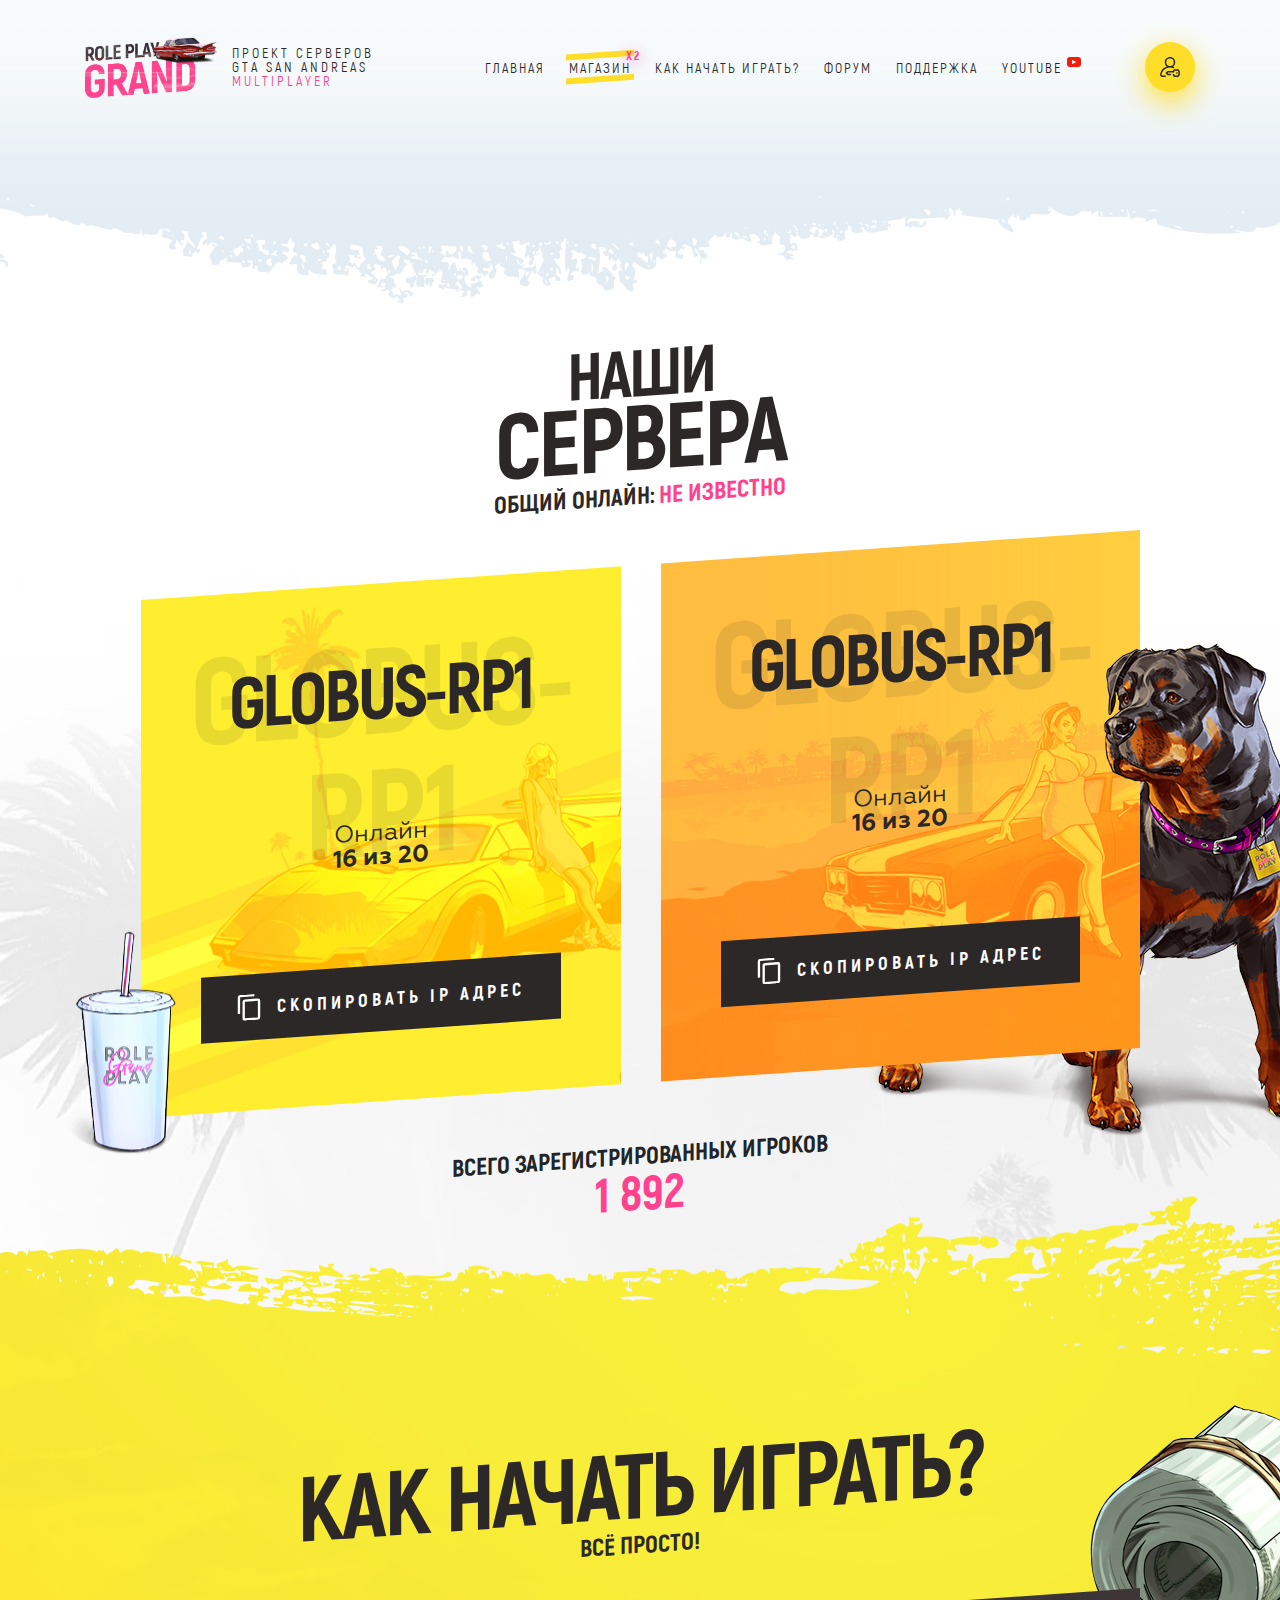
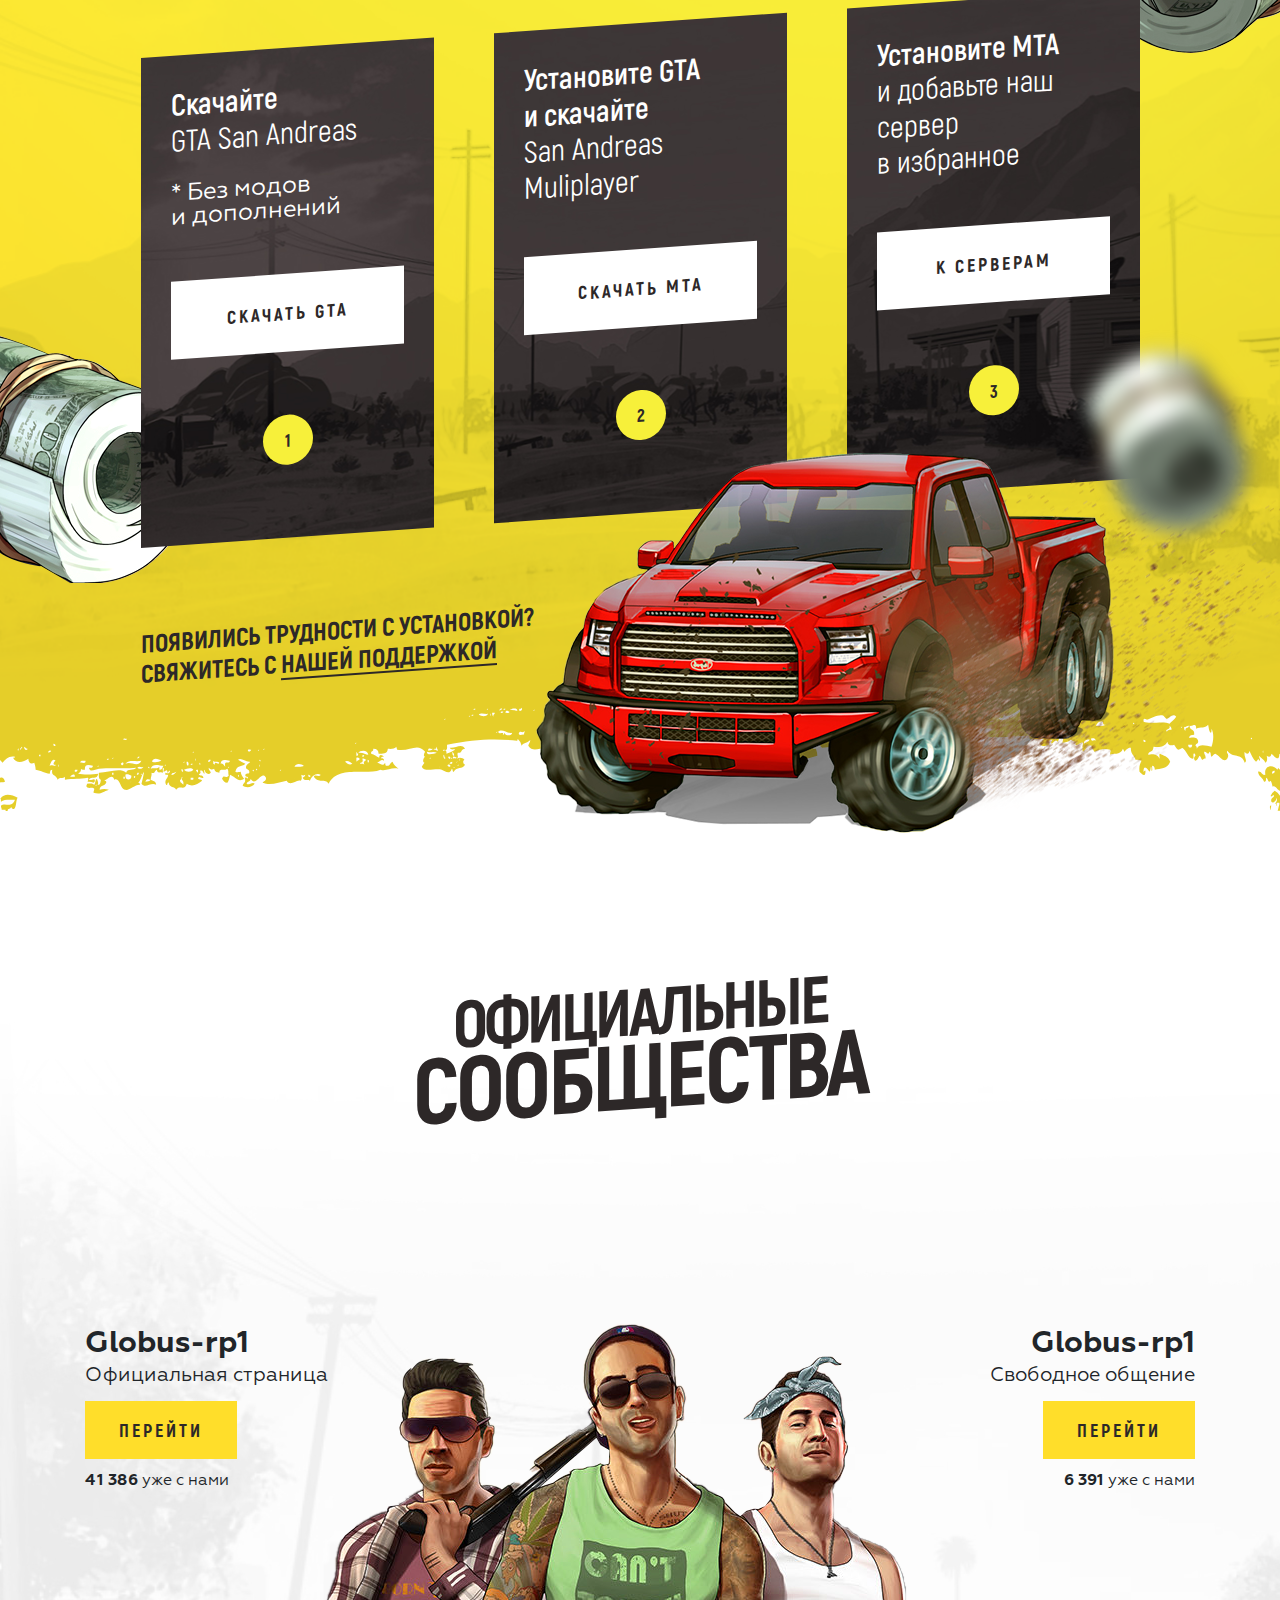
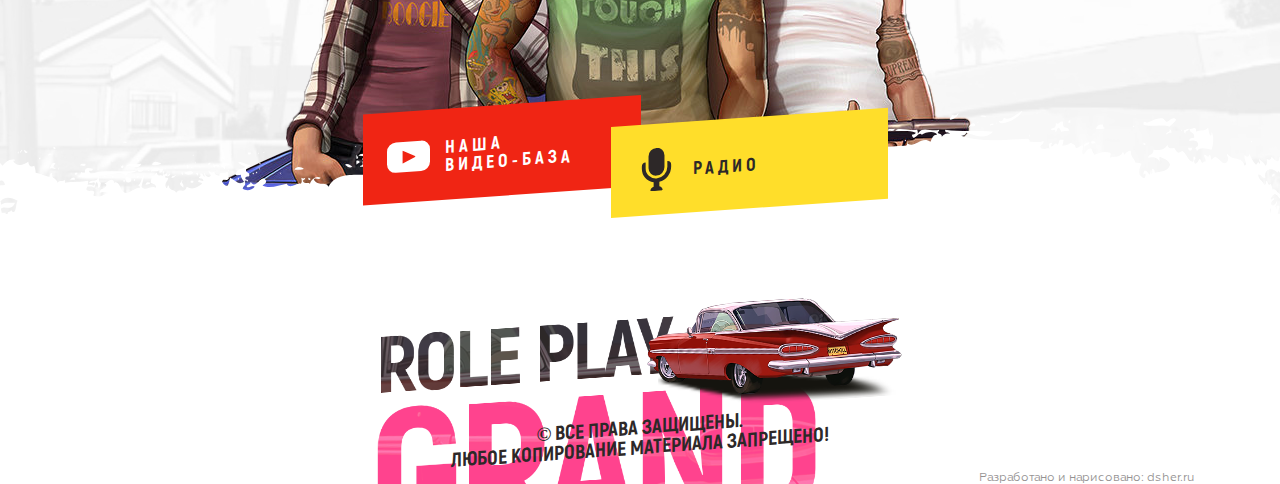
==== commit b910e46e: "Индекс" ====
--- a/index.html
+++ b/index.html
@@ -141,21 +141,21 @@
 <div class="title-wrap">
 <p class="font66">наши</p>
 <p class="font92">сервера</p>
-<p class="desc font24 akrobat">Общий онлайн: <span class="pig">474</span></p>
+<p class="desc font24 akrobat">Общий онлайн: <span class="pig">не известно</span></p>
 </div>
 <div class="servers-grid">
 <div>
 <i class="glass"></i>
 <p class="s-name"><span>Globus-rp1</span>Globus-rp1</p>
 <div class="s-online">
-<p>Онлайн<br><strong>205 из 1000</strong></p>
+<p>Онлайн<br><strong>16 из 20</strong></p>
 </div>
 <a class="s-copy s-copy1" data-clipboard-text="93.100.139.231:22094"><img src="tmp/assets/images/copy7aca.svg?847061233" alt=""> Скопировать ip адрес</a>
 </div>
 <div>
 <p class="s-name"><span>Globus-rp1</span>Globus-rp1</p>
 <div class="s-online">
-<p>Онлайн<br><strong>269 из 1000</strong></p>
+<p>Онлайн<br><strong>16 из 20</strong></p>
 </div>
 <a class="s-copy s-copy2" data-clipboard-text="93.100.139.231:22094"><img src="tmp/assets/images/copy7aca.svg?847061233" alt=""> Скопировать ip адрес</a>
 </div>
@@ -163,7 +163,7 @@
 <i class="dog-wrap"><span class="dog-show"></span><span class="dog-hide"></span></i>
 <div class="all-users">
 <p class="font24">всего зарегистрированных игроков</p>
-<p class="font48 pig">843 952</p>
+<p class="font48 pig">1 892</p>
 </div>
 </div>
 </div>
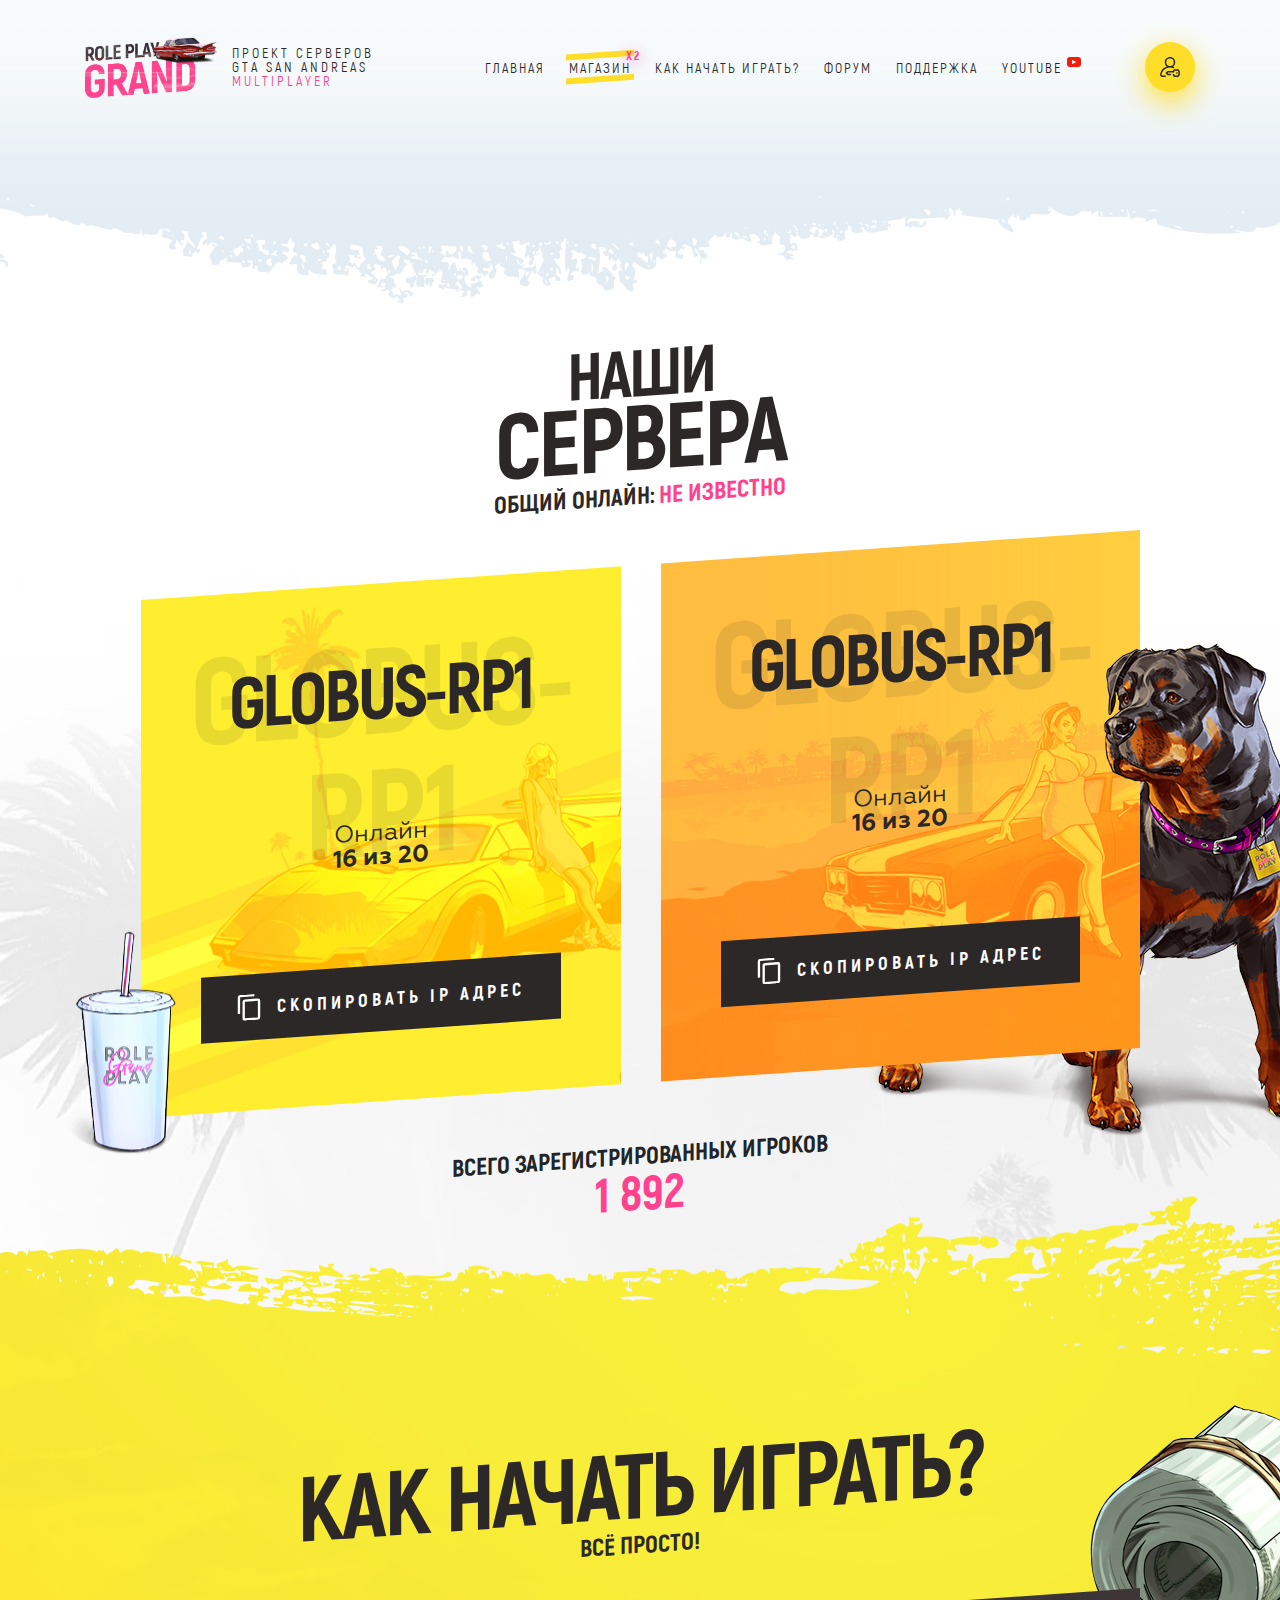
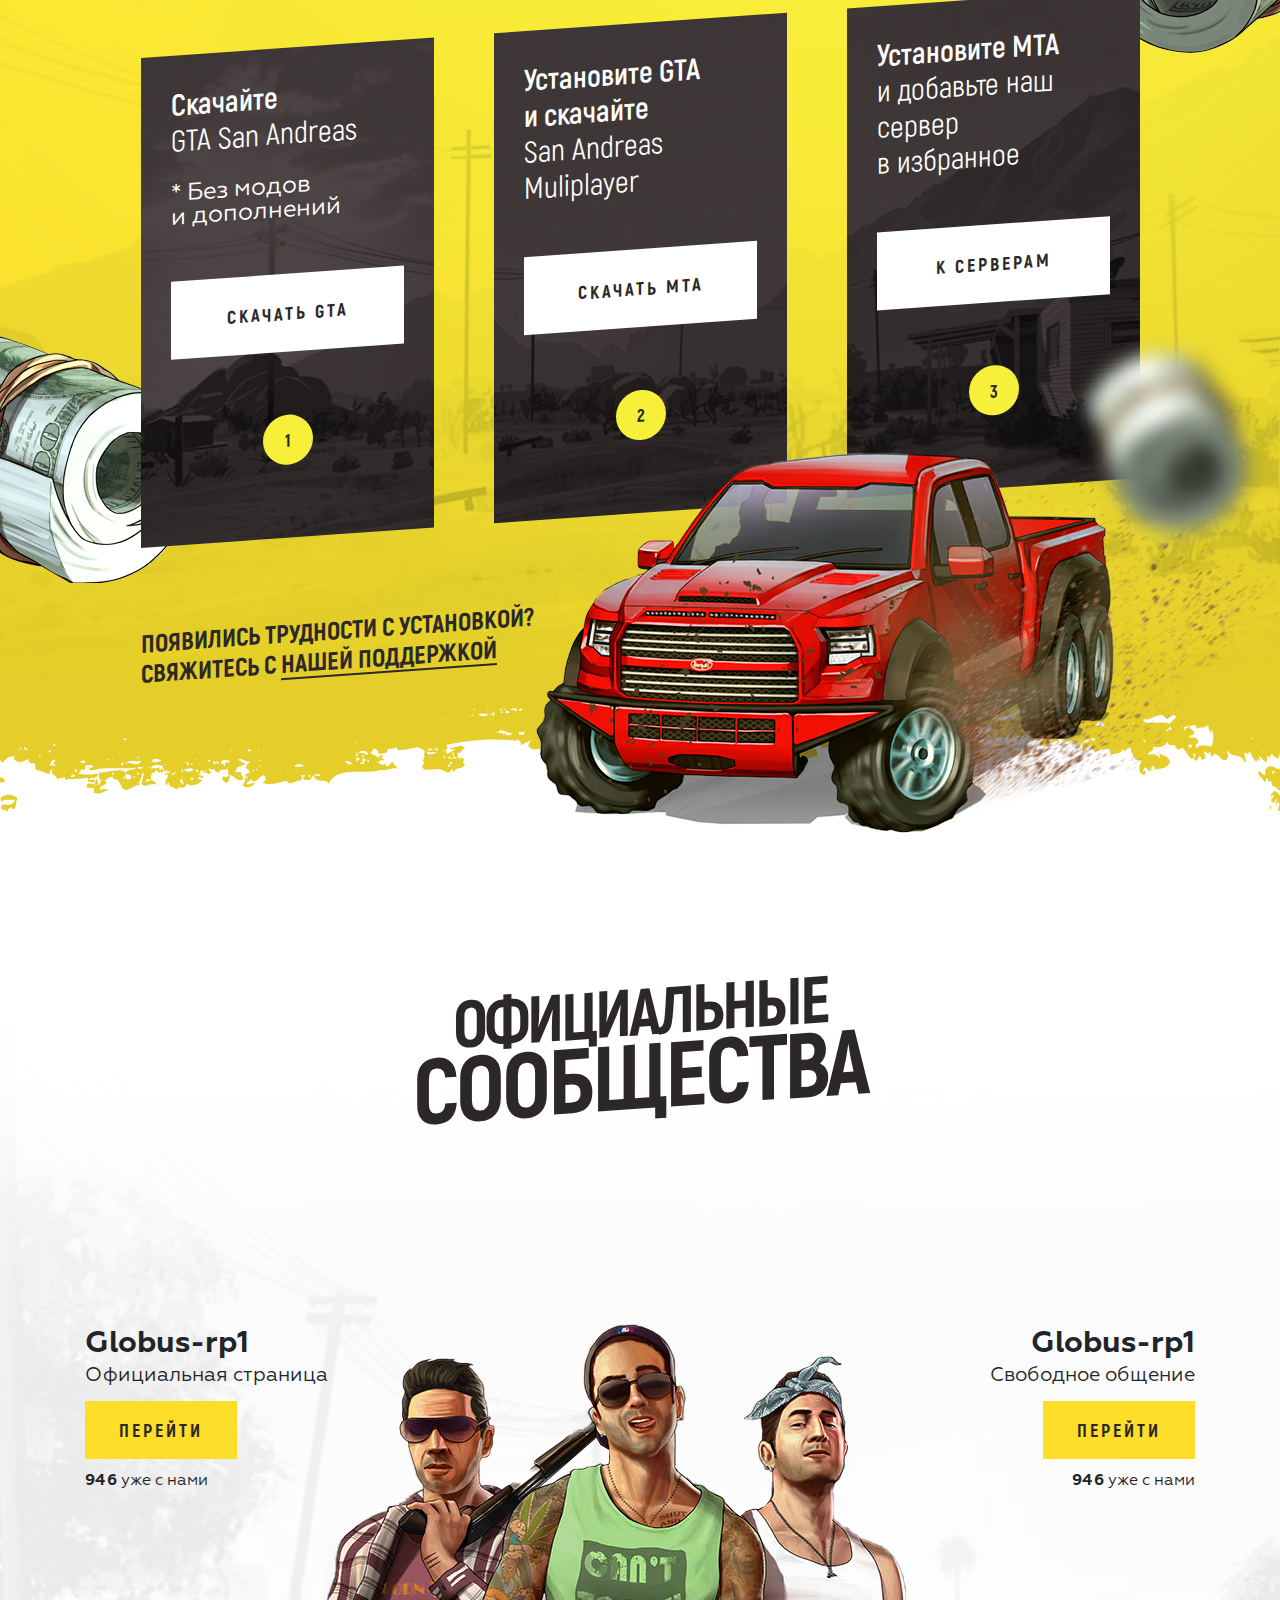
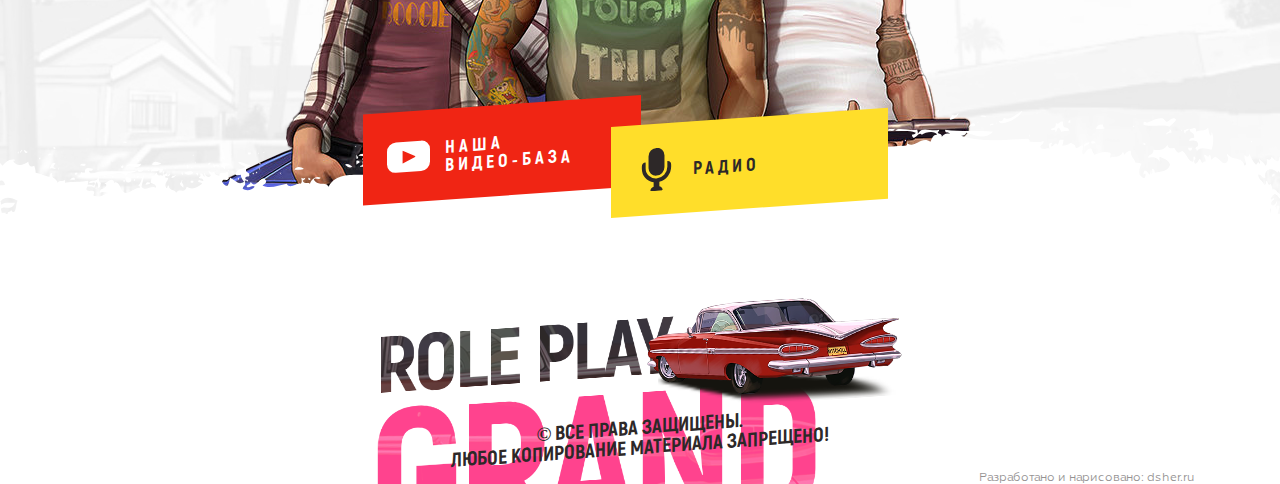
==== commit 0dbedf55: "Индекс" ====
--- a/index.html
+++ b/index.html
@@ -213,13 +213,13 @@
 <p><strong>Globus-rp1</strong></p>
 <p>Официальная страница</p>
 <a target="_blank" href="https://vk.com/globusrp1" class="yellow-but">Перейти</a>
-<p><small><span>41 386</span> уже с нами</small></p>
+<p><small><span>946</span> уже с нами</small></p>
 </div>
 <div>
 <p><strong>Globus-rp1</strong></p>
 <p>Свободное общение</p>
 <a target="_blank" href="https://vk.com/globusrp1" class="yellow-but">Перейти</a>
-<p><small><span>6 391</span> уже с нами</small></p>
+<p><small><span>946</span> уже с нами</small></p>
 </div>
 </div>
 <i class="social-mans">
